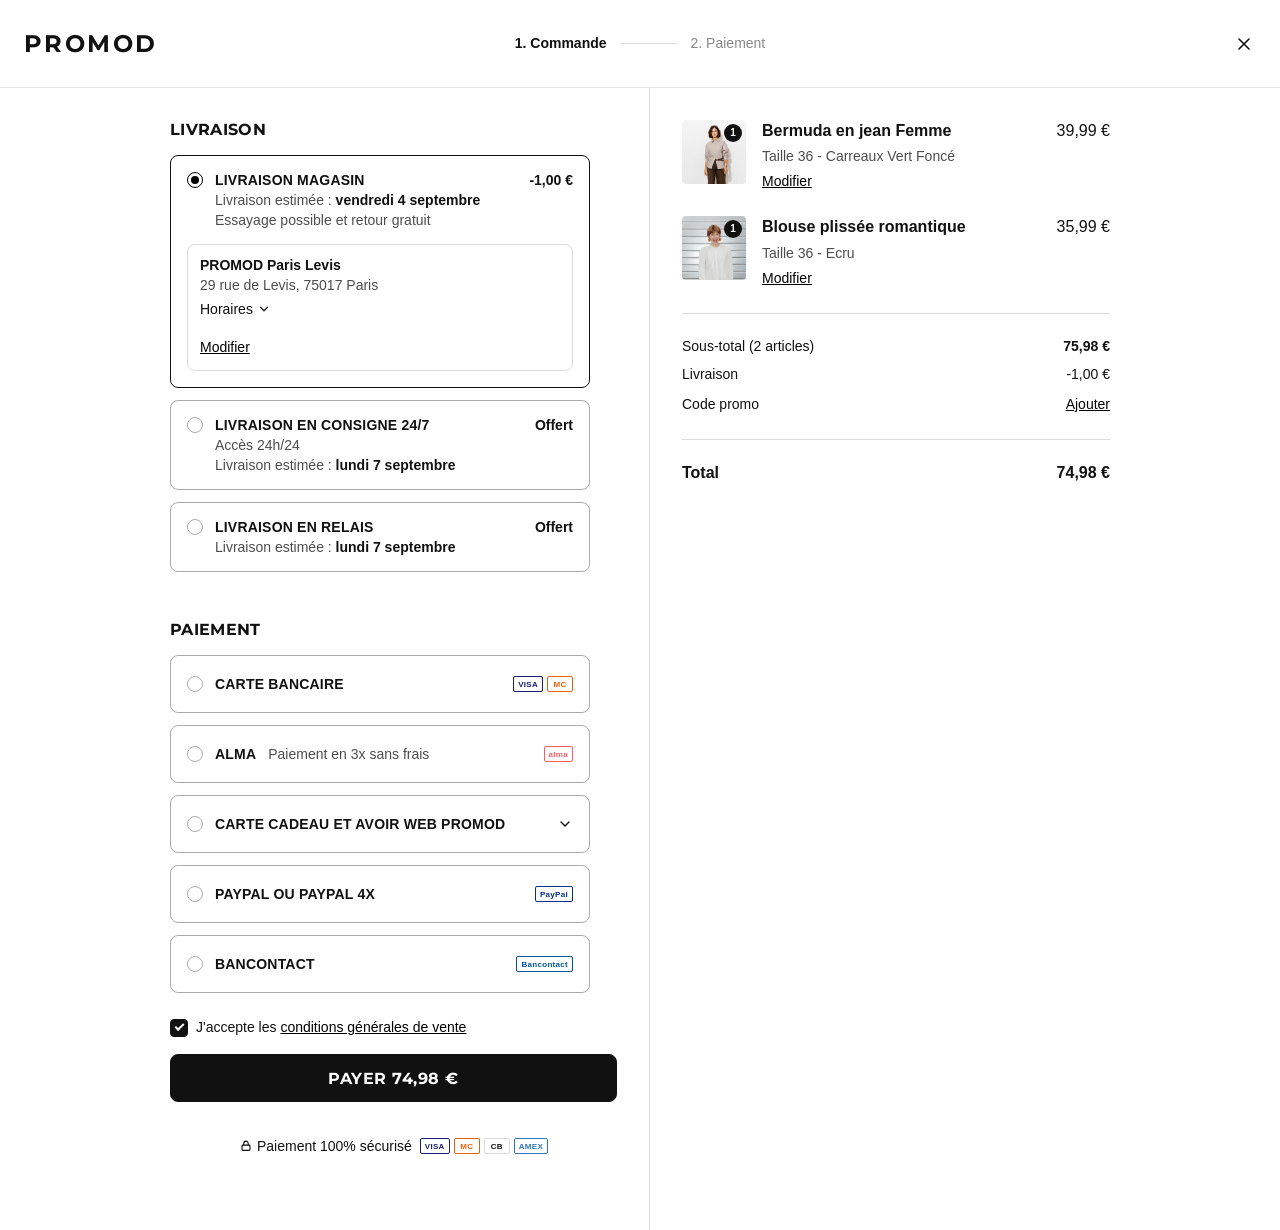
==== checkout-promod.html @ d0a975d6 "Promod re-themable checkout library (login funnel, delivery, payment) Co-Authored-By: Claude Opus 4." ====
<!doctype html>
<html lang="fr">
<head>
  <meta charset="utf-8" />
  <meta name="viewport" content="width=device-width, initial-scale=1" />
  <title>Checkout — Promod</title>
  <link href="https://fonts.googleapis.com/css2?family=Inter:wght@400;500;600;700&display=swap" rel="stylesheet" />
  <link rel="stylesheet" href="css/tokens.css" />
  <link rel="stylesheet" href="css/reset.css" />
  <link rel="stylesheet" href="css/header.css" />
  <link rel="stylesheet" href="css/recap.css" />
  <link rel="stylesheet" href="css/delivery.css" />
  <link rel="stylesheet" href="css/payment.css" />
  <link rel="stylesheet" href="css/checkout.css" />
  <!-- Thème Promod : surcharge tokens.css. -->
  <link rel="stylesheet" href="css/theme-promod.css" />
</head>
<body>
  <template id="qc-logo">
    <a class="qc-logo qc-logo--wordmark" href="#" aria-label="Promod">
      <span class="qc-logo__word">PROMOD</span>
    </a>
  </template>

  <template id="recap-lines">
    <ul class="qc-recap__items">
      <li class="qc-recap__item">
        <div class="qc-recap__thumb" style="background-image:url('assets/bermuda.png');background-position:top center"><span class="qc-recap__qty">1</span></div>
        <div class="qc-recap__info">
          <div class="qc-recap__title-row"><span class="qc-recap__title">Bermuda en jean Femme</span></div>
          <div class="qc-recap__variant">Taille 36 - Carreaux Vert Foncé</div>
          <a class="qc-link" href="#">Modifier</a>
        </div>
        <div class="qc-recap__price"><span class="qc-recap__price-main">39,99 €</span></div>
      </li>
      <li class="qc-recap__item">
        <div class="qc-recap__thumb" style="background-image:url('assets/blouse.png');background-position:top center"><span class="qc-recap__qty">1</span></div>
        <div class="qc-recap__info">
          <div class="qc-recap__title-row"><span class="qc-recap__title">Blouse plissée romantique</span></div>
          <div class="qc-recap__variant">Taille 36 - Ecru</div>
          <a class="qc-link" href="#">Modifier</a>
        </div>
        <div class="qc-recap__price"><span class="qc-recap__price-main">35,99 €</span></div>
      </li>
    </ul>
  </template>

  <div class="checkout">
    <!-- Header -->
    <header class="qc-header qc-header--desktop qc-header--stepper">
      <div class="qc-header__start" data-logo></div>
      <nav class="qc-header__center qc-stepper" aria-label="Étapes">
        <span class="qc-step is-active">1. Commande</span>
        <span class="qc-stepper__line"></span>
        <span class="qc-step">2. Paiement</span>
      </nav>
      <div class="qc-header__end">
        <button class="qc-iconbtn" aria-label="Fermer"><svg viewBox="0 0 20 20" fill="none" stroke="currentColor" stroke-width="1.6" stroke-linecap="round"><path d="M5 5l10 10M15 5 5 15"/></svg></button>
      </div>
    </header>

    <div class="checkout__body">

      <!-- Mobile collapsible recap (shown < 900px) -->
      <div class="checkout__recap-mobile">
        <section class="qc-recap qc-recap--mobile" data-open="false" data-collapsible aria-label="Récapitulatif">
          <button class="qc-recap__toggle" aria-expanded="false">
            <span class="qc-recap__toggle-title">Ma commande (2 articles)</span>
            <span class="qc-recap__toggle-right"><span class="qc-recap__toggle-total" data-total-value>74,98 €</span>
              <svg viewBox="0 0 16 16" fill="none" stroke="currentColor" stroke-width="1.4" stroke-linecap="round" stroke-linejoin="round"><path d="M4 6l4 4 4-4"/></svg></span>
          </button>
          <div class="qc-recap__body">
            <div data-recap-lines></div>
            <hr class="qc-recap__divider" style="margin:0" />
            <dl class="qc-recap__summary">
              <div class="qc-recap__row"><dt>Sous-total (2 articles)</dt><dd class="qc-recap__value--strong">75,98 €</dd></div>
              <div class="qc-recap__row"><dt>Livraison</dt><dd data-ship-value>-1,00 €</dd></div>
              <div class="qc-recap__row"><dt>Code promo</dt><dd><a class="qc-link" href="#">Ajouter</a></dd></div>
            </dl>
            <hr class="qc-recap__divider" style="margin:0" />
            <div class="qc-recap__total"><span>Total</span><span data-total-value>74,98 €</span></div>
          </div>
        </section>
      </div>

      <!-- FORM column -->
      <div class="checkout__form">

        <section class="checkout-section">
          <h2 class="checkout-section__title">Livraison</h2>
          <div class="qc-delivery" data-delivery>
            <div class="qc-delivery-option is-selected" data-ship-cost="-1" data-ship-label="-1,00 €">
              <button class="qc-delivery-option__header" type="button">
                <input class="qc-radio" type="radio" name="delivery" checked aria-label="Livraison magasin" />
                <span class="qc-delivery-option__titles">
                  <span class="qc-delivery-option__titlerow">
                    <span class="qc-delivery-option__titleleft"><span class="qc-delivery-option__title">Livraison magasin</span></span>
                    <span class="qc-delivery-option__price">-1,00 €</span>
                  </span>
                  <span class="qc-delivery-option__subtitle">Livraison estimée : <strong>vendredi 4 septembre</strong></span>
                  <span class="qc-delivery-option__subtitle">Essayage possible et retour gratuit</span>
                </span>
              </button>
              <div class="qc-delivery-option__body">
                <div class="qc-address-box">
                  <div class="qc-address-box__title"><strong>PROMOD Paris Levis</strong></div>
                  <div class="qc-address-box__line">29 rue de Levis, 75017 Paris</div>
                  <div class="qc-hours" data-hours>
                    <button class="qc-address-box__toggle" type="button" aria-expanded="false">Horaires <svg viewBox="0 0 16 16" fill="none" stroke="currentColor" stroke-width="1.4" stroke-linecap="round" stroke-linejoin="round"><path d="M4 6l4 4 4-4"/></svg></button>
                    <div class="qc-hours__body">
                      <div class="qc-hours__row is-today"><span class="qc-hours__day">mercredi</span><span class="qc-hours__time">10:00–19:30</span></div>
                      <div class="qc-hours__row"><span class="qc-hours__day">jeudi</span><span class="qc-hours__time">10:00–19:30</span></div>
                      <div class="qc-hours__row"><span class="qc-hours__day">vendredi</span><span class="qc-hours__time">10:00–19:30</span></div>
                      <div class="qc-hours__row"><span class="qc-hours__day">samedi</span><span class="qc-hours__time">10:00–19:30</span></div>
                      <div class="qc-hours__row"><span class="qc-hours__day">dimanche</span><span class="qc-hours__time">Fermé</span></div>
                      <div class="qc-hours__row"><span class="qc-hours__day">lundi</span><span class="qc-hours__time">10:00–19:30</span></div>
                      <div class="qc-hours__row"><span class="qc-hours__day">mardi</span><span class="qc-hours__time">10:00–19:30</span></div>
                    </div>
                  </div>
                  <a class="qc-link" href="#">Modifier</a>
                </div>
              </div>
            </div>
            <div class="qc-delivery-option" data-ship-cost="0" data-ship-label="Offert">
              <button class="qc-delivery-option__header" type="button">
                <input class="qc-radio" type="radio" name="delivery" aria-label="Livraison en consigne 24/7" />
                <span class="qc-delivery-option__titles">
                  <span class="qc-delivery-option__titlerow">
                    <span class="qc-delivery-option__titleleft"><span class="qc-delivery-option__title">Livraison en consigne 24/7</span></span>
                    <span class="qc-delivery-option__price">Offert</span>
                  </span>
                  <span class="qc-delivery-option__subtitle">Accès 24h/24</span>
                  <span class="qc-delivery-option__subtitle">Livraison estimée : <strong>lundi 7 septembre</strong></span>
                </span>
              </button>
              <div class="qc-delivery-option__body">
                <div class="qc-address-box">
                  <div class="qc-address-box__title"><strong>PROMOD Paris Levis</strong></div>
                  <div class="qc-address-box__line">29 rue de Levis, 75017 Paris</div>
                  <div class="qc-hours" data-hours>
                    <button class="qc-address-box__toggle" type="button" aria-expanded="false">Horaires <svg viewBox="0 0 16 16" fill="none" stroke="currentColor" stroke-width="1.4" stroke-linecap="round" stroke-linejoin="round"><path d="M4 6l4 4 4-4"/></svg></button>
                    <div class="qc-hours__body">
                      <div class="qc-hours__row is-today"><span class="qc-hours__day">mercredi</span><span class="qc-hours__time">10:00–19:30</span></div>
                      <div class="qc-hours__row"><span class="qc-hours__day">jeudi</span><span class="qc-hours__time">10:00–19:30</span></div>
                      <div class="qc-hours__row"><span class="qc-hours__day">vendredi</span><span class="qc-hours__time">10:00–19:30</span></div>
                      <div class="qc-hours__row"><span class="qc-hours__day">samedi</span><span class="qc-hours__time">10:00–19:30</span></div>
                      <div class="qc-hours__row"><span class="qc-hours__day">dimanche</span><span class="qc-hours__time">Fermé</span></div>
                      <div class="qc-hours__row"><span class="qc-hours__day">lundi</span><span class="qc-hours__time">10:00–19:30</span></div>
                      <div class="qc-hours__row"><span class="qc-hours__day">mardi</span><span class="qc-hours__time">10:00–19:30</span></div>
                    </div>
                  </div>
                  <a class="qc-link" href="#">Modifier</a>
                </div>
              </div>
            </div>
            <div class="qc-delivery-option" data-ship-cost="0" data-ship-label="Offert">
              <button class="qc-delivery-option__header" type="button">
                <input class="qc-radio" type="radio" name="delivery" aria-label="Livraison en relais" />
                <span class="qc-delivery-option__titles">
                  <span class="qc-delivery-option__titlerow">
                    <span class="qc-delivery-option__titleleft"><span class="qc-delivery-option__title">Livraison en relais</span></span>
                    <span class="qc-delivery-option__price">Offert</span>
                  </span>
                  <span class="qc-delivery-option__subtitle">Livraison estimée : <strong>lundi 7 septembre</strong></span>
                </span>
              </button>
              <div class="qc-delivery-option__body">
                <div class="qc-address-box">
                  <div class="qc-address-box__title"><strong>PROMOD Paris Levis</strong></div>
                  <div class="qc-address-box__line">29 rue de Levis, 75017 Paris</div>
                  <div class="qc-hours" data-hours>
                    <button class="qc-address-box__toggle" type="button" aria-expanded="false">Horaires <svg viewBox="0 0 16 16" fill="none" stroke="currentColor" stroke-width="1.4" stroke-linecap="round" stroke-linejoin="round"><path d="M4 6l4 4 4-4"/></svg></button>
                    <div class="qc-hours__body">
                      <div class="qc-hours__row is-today"><span class="qc-hours__day">mercredi</span><span class="qc-hours__time">10:00–19:30</span></div>
                      <div class="qc-hours__row"><span class="qc-hours__day">jeudi</span><span class="qc-hours__time">10:00–19:30</span></div>
                      <div class="qc-hours__row"><span class="qc-hours__day">vendredi</span><span class="qc-hours__time">10:00–19:30</span></div>
                      <div class="qc-hours__row"><span class="qc-hours__day">samedi</span><span class="qc-hours__time">10:00–19:30</span></div>
                      <div class="qc-hours__row"><span class="qc-hours__day">dimanche</span><span class="qc-hours__time">Fermé</span></div>
                      <div class="qc-hours__row"><span class="qc-hours__day">lundi</span><span class="qc-hours__time">10:00–19:30</span></div>
                      <div class="qc-hours__row"><span class="qc-hours__day">mardi</span><span class="qc-hours__time">10:00–19:30</span></div>
                    </div>
                  </div>
                  <a class="qc-link" href="#">Modifier</a>
                </div>
              </div>
            </div>
          </div>
        </section>

        <section class="checkout-section" style="margin-top: 24px">
          <h2 class="checkout-section__title">Paiement</h2>
          <div class="qc-payment" data-payment>
            <div class="qc-pay-option"><button class="qc-pay-option__header" type="button"><input class="qc-radio" type="radio" name="pay" aria-label="Carte bancaire" /><span class="qc-pay-option__title">Carte bancaire</span><span class="qc-pay-option__spacer"></span><span class="qc-pay-option__marks"><span class="qc-brand qc-brand--visa">VISA</span><span class="qc-brand qc-brand--mc">MC</span></span></button><div class="qc-pay-option__body"></div></div>
            <div class="qc-pay-option"><button class="qc-pay-option__header" type="button"><input class="qc-radio" type="radio" name="pay" aria-label="Alma" /><span class="qc-pay-option__title">Alma</span><span class="qc-pay-option__note">Paiement en 3x sans frais</span><span class="qc-pay-option__spacer"></span><span class="qc-brand qc-brand--alma">alma</span></button><div class="qc-pay-option__body"></div></div>
            <div class="qc-pay-option"><button class="qc-pay-option__header" type="button"><input class="qc-radio" type="radio" name="pay" aria-label="Carte cadeau et avoir web Promod" /><span class="qc-pay-option__title">Carte cadeau et avoir web Promod</span><span class="qc-pay-option__spacer"></span><span class="qc-pay-option__chevron"><svg viewBox="0 0 16 16" fill="none" stroke="currentColor" stroke-width="1.4" stroke-linecap="round" stroke-linejoin="round"><path d="M4 6l4 4 4-4"/></svg></span></button><div class="qc-pay-option__body"></div></div>
            <div class="qc-pay-option"><button class="qc-pay-option__header" type="button"><input class="qc-radio" type="radio" name="pay" aria-label="PayPal ou PayPal 4X" /><span class="qc-pay-option__title">PayPal ou PayPal 4X</span><span class="qc-pay-option__spacer"></span><span class="qc-brand qc-brand--paypal">PayPal</span></button><div class="qc-pay-option__body"></div></div>
            <div class="qc-pay-option"><button class="qc-pay-option__header" type="button"><input class="qc-radio" type="radio" name="pay" aria-label="Bancontact" /><span class="qc-pay-option__title">Bancontact</span><span class="qc-pay-option__spacer"></span><span class="qc-brand qc-brand--bc">Bancontact</span></button><div class="qc-pay-option__body"></div></div>
          </div>
        </section>

        <div class="checkout-action">
          <label class="checkout-cgv">
            <input type="checkbox" class="qc-checkbox" checked />
            <span>J'accepte les <a class="qc-link" href="#">conditions générales de vente</a></span>
          </label>
          <button class="qc-btn qc-btn--primary qc-btn--block" type="button">Payer 74,98 €</button>
        </div>

        <div class="qc-secured qc-secured--desktop">
          <span class="qc-secured__label"><svg viewBox="0 0 16 16" fill="none" stroke="currentColor" stroke-width="1.3"><rect x="3.5" y="7" width="9" height="6" rx="1"/><path d="M5.5 7V5a2.5 2.5 0 0 1 5 0v2"/></svg> Paiement 100% sécurisé</span>
          <span class="qc-secured__marks"><span class="qc-brand qc-brand--visa">VISA</span><span class="qc-brand qc-brand--mc">MC</span><span class="qc-brand">CB</span><span class="qc-brand qc-brand--amex">AMEX</span></span>
        </div>
      </div>

      <!-- RECAP column (desktop) -->
      <div class="checkout__recap">
        <section class="qc-recap qc-recap--desktop" aria-label="Récapitulatif de commande">
          <div data-recap-lines></div>
          <hr class="qc-recap__divider" />
          <dl class="qc-recap__summary">
            <div class="qc-recap__row"><dt>Sous-total (2 articles)</dt><dd class="qc-recap__value--strong">75,98 €</dd></div>
            <div class="qc-recap__row"><dt>Livraison</dt><dd data-ship-value>-1,00 €</dd></div>
            <div class="qc-recap__row"><dt>Code promo</dt><dd><a class="qc-link" href="#">Ajouter</a></dd></div>
          </dl>
          <hr class="qc-recap__divider" />
          <div class="qc-recap__total"><span>Total</span><span data-total-value>74,98 €</span></div>
        </section>
      </div>

    </div>
  </div>

  <script>
    const logoTpl = document.getElementById('qc-logo');
    document.querySelectorAll('[data-logo]').forEach((s) => s.appendChild(logoTpl.content.cloneNode(true)));
    const linesTpl = document.getElementById('recap-lines');
    document.querySelectorAll('[data-recap-lines]').forEach((s) => s.appendChild(linesTpl.content.cloneNode(true)));

    document.querySelectorAll('[data-collapsible] .qc-recap__toggle').forEach((btn) => {
      btn.addEventListener('click', () => {
        const p = btn.closest('[data-collapsible]');
        const open = p.getAttribute('data-open') === 'true';
        p.setAttribute('data-open', String(!open));
        btn.setAttribute('aria-expanded', String(!open));
      });
    });
    const wire = (groupSel, optSel, headSel) => document.querySelectorAll(groupSel).forEach((g) => {
      const opts = [...g.querySelectorAll(optSel)];
      opts.forEach((opt) => opt.querySelector(headSel).addEventListener('click', () => {
        opts.forEach((o) => {
          const on = o === opt;
          o.classList.toggle('is-selected', on);
          const r = o.querySelector(headSel + ' .qc-radio');
          if (r) r.checked = on;
        });
      }));
    });
    wire('[data-delivery]', '.qc-delivery-option', '.qc-delivery-option__header');
    wire('[data-payment]', '.qc-pay-option', '.qc-pay-option__header');

    // Recap updates from the selected delivery option
    const SUBTOTAL = 75.98;
    const fmtEUR = (n) => n.toLocaleString('fr-FR', { minimumFractionDigits: 2, maximumFractionDigits: 2 }) + ' \u20ac';
    function applyShipping(opt) {
      const cost = parseFloat(opt.getAttribute('data-ship-cost') || '0');
      const label = opt.getAttribute('data-ship-label') || 'Offert';
      document.querySelectorAll('[data-ship-value]').forEach((el) => (el.textContent = label));
      document.querySelectorAll('[data-total-value]').forEach((el) => (el.textContent = fmtEUR(SUBTOTAL + cost)));
      const cta = document.querySelector('.qc-btn--primary');
      if (cta) cta.textContent = 'Payer ' + fmtEUR(SUBTOTAL + cost);
    }
    document.querySelectorAll('[data-delivery] .qc-delivery-option').forEach((opt) => {
      opt.querySelector('.qc-delivery-option__header').addEventListener('click', () => applyShipping(opt));
    });
    const _selDeliv = document.querySelector('[data-delivery] .qc-delivery-option.is-selected');
    if (_selDeliv) applyShipping(_selDeliv);

    // Instructions de livraison: collapsible textarea + char counter
    document.querySelectorAll('[data-hours]').forEach((w) => {
      const btn = w.querySelector('.qc-address-box__toggle');
      btn.addEventListener('click', () => {
        const open = w.classList.toggle('is-open');
        btn.setAttribute('aria-expanded', String(open));
      });
    });
    document.querySelectorAll('[data-instructions]').forEach((w) => {
      const btn = w.querySelector('.qc-delivery-option__instructions');
      btn.addEventListener('click', (e) => {
        e.stopPropagation();
        const open = w.classList.toggle('is-open');
        btn.setAttribute('aria-expanded', String(open));
      });
      const ta = w.querySelector('.qc-textarea');
      const cnt = w.querySelector('[data-count]');
      if (ta && cnt) ta.addEventListener('input', () => { cnt.textContent = ta.value.length; });
    });
  </script>
</body>
</html>
---- css/tokens.css ----
/* =====================================================================
   TOKENS — THE CSS TABLE  (source: Figma « Core Checkout Library »)
   ---------------------------------------------------------------------
   This is the single source of truth for the look of every component.
   Extracted 1:1 from Figma variables (get_variable_defs on the Header).
   To re-skin the whole library: replace ONLY the values below.
   Component CSS must reference these var(--…) — never hard-coded values.
   ===================================================================== */

:root {
  /* ---- Color · background ---------------------------------------- */
  --bg-neutral-default: #ffffff;      /* bg/neutral/default */

  /* ---- Color · text / foreground --------------------------------- */
  --type-color-body: #000000;         /* type/color/body */
  --type-color-mention: #666666;      /* type/color/mention (secondary) */
  --icon-color-primary: #000000;      /* icon/color/primary */

  /* ---- Color · border -------------------------------------------- */
  --border-color-default: #929292;    /* border/color/default */
  --border-color-soft: #cccccc;       /* border/color/soft */
  --border-color-ultra-soft: #dfdfdf; /* border/color/ultra soft */

  /* ---- Color · brand (logo mark; from DS primary/600) ------------ */
  --color-primary: #ff6b4a;
  --color-on-primary: #ffffff;

  /* ---- Typography · family --------------------------------------- */
  --type-family-body: "Inter", system-ui, -apple-system, sans-serif;
  --type-family-brand: "PP Fraktion Sans", Georgia, "Times New Roman", serif;

  /* ---- Typography · size ----------------------------------------- */
  --type-size-body-large: 16px;       /* type/size/body large & body 01 */
  --type-size-body-01: 16px;
  --type-size-body-02: 14px;          /* type/size/body 02 & body small */
  --type-size-body-small: 14px;

  /* ---- Typography · weight --------------------------------------- */
  --type-weight-300: 400;             /* regular */
  --type-weight-500: 600;             /* semi-bold */
  --type-weight-700: 700;             /* bold */

  /* ---- Typography · line-height ---------------------------------- */
  --line-height-body-large: 1.4;
  --line-height-body-small: 1.5;

  /* ---- Spacing · container margins ------------------------------- */
  --container-margins-xs: 12px;       /* container/margins/XS */
  --container-margins-s: 16px;        /* container/margins/S */
  --container-margins-m: 20px;        /* container/margins/M */
  --container-margins-l: 24px;        /* container/margins/L */

  /* ---- Spacing · padding ----------------------------------------- */
  --padding-600: 24px;                /* padding/600 */
  --block-padding-y: 12px;            /* Theme/Block/block-padding-y */

  /* ---- Sizing ---------------------------------------------------- */
  --container-height-5xl: 56px;       /* container/height/5XL */
  --header-height-desktop: 88px;      /* Figma header frame (desktop) */
  --header-height-mobile: 90px;       /* Figma header frame (mobile) */

  /* ---- Border ---------------------------------------------------- */
  --border-width-default: 1px;        /* border/width/default */

  /* ===================================================================
     Added by component · recap-order
     =================================================================== */

  /* ---- Color · foreground / text --------------------------------- */
  --foreground-primary: #000000;      /* foreground/primary */
  --foreground-secondary: #666666;    /* foreground/secondary */
  --foreground-on-secondary: #000000; /* foreground/on secondary */
  --type-body: #1a1a1a;               /* type/body */
  --type-information: #525b66;        /* type/information */
  --link-level1-default: #000000;     /* link/level 1/default */

  /* ---- Color · background ---------------------------------------- */
  --bg-neutral-muted: #f5f5f5;        /* bg/neutral/muted */
  --bg-neutral-subtle: #f2f2f2;       /* bg/neutral/subtle */
  --bg-neutral-darkest: #000000;      /* bg/neutral/darkest */

  /* ---- Color · border -------------------------------------------- */
  --border-color-inverted: #ffffff;   /* border/color/inverted */

  /* ---- Color · feedback ------------------------------------------ */
  --feedback-information-bg: #e7f1ff;     /* feedback/information/bg */
  --feedback-information-border: #345e98; /* feedback/information/border */
  --feedback-error-bg: #feeaea;           /* feedback/error/bg */
  --feedback-error-text: #c72724;         /* feedback/error/text */

  /* ---- Color · brand accent (loyalty "B" badge) ------------------ */
  --color-loyalty: var(--color-primary);

  /* ---- Typography · mention (12px) ------------------------------- */
  --type-family-mention: "Inter", system-ui, sans-serif;
  --type-size-mention: 12px;          /* type/size/mention */
  --type-weight-600: 700;             /* bold */

  /* ---- Spacing --------------------------------------------------- */
  --container-margins-none: 0;        /* container/margins/none */
  --container-margins-3xs: 4px;       /* container/margins/3XS */
  --container-margins-2xs: 8px;       /* container/margins/2XS */
  --container-margins-5xl: 56px;      /* container/margins/5XL */
  --container-padding-xl: 32px;       /* container/padding/XL */
  --scale-12: 12px;                   /* scale/12 */
  --gap-200: 4px;                     /* gap/200 */
  --gap-500: 16px;                    /* gap/500 */
  --border-weight-xs: 1px;            /* border/weight/XS */

  /* ---- Radius ---------------------------------------------------- */
  --radius-100: 2px;                  /* radius/100 */
  --border-radius-default: 4px;       /* border/radius/default */
  --border-radius-full: 1000px;       /* border/radius/full & radius/full */

  /* ===================================================================
     Added by component · Delivery
     =================================================================== */

  /* ---- Color / border -------------------------------------------- */
  --border-color-strong: #000000;     /* border/color/strong */
  --border-weight-s: 1.5px;           /* border/weight/S */

  /* ---- Spacing / gap --------------------------------------------- */
  --gap-300: 8px;                     /* gap/300 */
  --gap-400: 12px;                    /* gap/400 */
  --gap-600: 24px;                    /* gap/600 */
  --padding-500: 16px;                /* padding/500 */
  --scale-400: 8px;                   /* scale/400 */

  /* ---- Radius ---------------------------------------------------- */
  --radius-200: 4px;                  /* radius/200 */
  --border-radius-s: 4px;             /* border/radius/s */
  --radius-card: 8px;                 /* card corner (scale/400) */

  /* ---- Radio button ---------------------------------------------- */
  --radio-height: 16px;                     /* radio button/height */
  --radio-radius: var(--border-radius-full);/* radio button/radius */
  --radio-border-width: 1px;                /* radio button/border/width/default */
  --radio-bg-unchecked: #ffffff;            /* radio button/bg/active/unchecked */
  --radio-border-checked: #000000;          /* radio button/border/active/unchecked */

  /* ---- Input ----------------------------------------------------- */
  --input-height-l: 48px;                   /* input/height/L */
  --input-border-radius: 4px;               /* input/border/radius */
  --input-border-width: 1px;                /* input/border/width/default */
  --input-bg-default: #ffffff;              /* input/bg/default */
  --input-border-color-default: #929292;    /* input/border/color/default */
  --input-placeholder: #666666;             /* input/type/placeholder/default */
  --input-text: #000000;                    /* input/type/principal/default */
  --input-padding-x: 12px;                  /* input/spacing/padding/X */
  --input-gap-small: 4px;                   /* input/spacing/gap/small */
  --input-gap-large: 12px;                  /* input/spacing/gap/large */

  /* ---- Button · tertiary ----------------------------------------- */
  --button-height-l: 48px;                        /* button/height/L */
  --button-gap: 8px;                              /* button/spacing/gap */
  --button-padding-x-l: 24px;                     /* button/spacing/padding X/L */
  --button-tertiary-bg: #ebebeb;                  /* button/tertiary/bg/default */
  --button-tertiary-border-color: #ebebeb;        /* button/tertiary/border/color/default */
  --button-tertiary-text: #000000;                /* button/tertiary/type/color/on default */
  --button-tertiary-radius: 4px;                  /* button/tertiary/border/radius/default */
  --button-tertiary-border-width: 1px;            /* button/tertiary/border/width/default */

  /* ===================================================================
     Added by component · Payment Modules
     =================================================================== */

  /* ---- Input · filled state -------------------------------------- */
  --input-bg-filled: #eff6ff;             /* input/bg/filled */
  --input-border-color-filled: #929292;   /* input/border/color/filled */
  --input-border-width-filled: 1px;       /* input/border/width/filled */
  --input-border-disabled: #d0d0d0;       /* Theme/Colors/input-border-disabled */

  /* ---- Feedback / status colors ---------------------------------- */
  --icon-success: #5d9a51;                /* icon/success */
  --type-success: #46743d;                /* type/success */
  --icon-color-action-secondary: #666666; /* icon/color/action secondary */

  /* ---- Neutrals -------------------------------------------------- */
  --border-color-muted: #999999;          /* border/color/muted */
  --bg-neutral-emphasized: #cccccc;       /* bg/neutral/emphasized */
  --type-disabled: #cccccc;               /* type/disabled */
  --type-color-on-disabled: #929292;      /* type/color/on disabled */
  --border-width-selected: 1.5px;         /* border/width/selected */

  /* ---- Toggle switch --------------------------------------------- */
  --toggle-bg-active: #000000;            /* toggle/bg/rectangle/active */

  /* ---- Button · small size --------------------------------------- */
  --button-height-s: 32px;                /* button/height/S */
  --button-padding-x-s: 12px;             /* button/spacing/padding X/S */
}

/* ---------------------------------------------------------------------
   Composite text styles (Figma text styles, built from the tokens above)
   Use via the helper classes below on any element.
   ------------------------------------------------------------------- */
.t-body-large {
  font-family: var(--type-family-body);
  font-size: var(--type-size-body-large);
  line-height: var(--line-height-body-large);
  font-weight: var(--type-weight-300);
}
.t-body-large-semibold {
  font-family: var(--type-family-body);
  font-size: var(--type-size-body-large);
  line-height: var(--line-height-body-large);
  font-weight: var(--type-weight-500);
}
.t-body-small {
  font-family: var(--type-family-body);
  font-size: var(--type-size-body-small);
  line-height: var(--line-height-body-small);
  font-weight: var(--type-weight-300);
}
.t-body-small-semibold {
  font-family: var(--type-family-body);
  font-size: var(--type-size-body-small);
  line-height: var(--line-height-body-small);
  font-weight: var(--type-weight-500);
}
.t-body-small-bold {
  font-family: var(--type-family-body);
  font-size: var(--type-size-body-small);
  line-height: var(--line-height-body-small);
  font-weight: var(--type-weight-600);
}
.t-body-large-bold {
  font-family: var(--type-family-body);
  font-size: var(--type-size-body-large);
  line-height: var(--line-height-body-large);
  font-weight: var(--type-weight-600);
}
.t-body-small-underlined {
  font-family: var(--type-family-body);
  font-size: var(--type-size-body-small);
  line-height: var(--line-height-body-small);
  font-weight: var(--type-weight-300);
  text-decoration: underline;
}
.t-mention {
  font-family: var(--type-family-mention);
  font-size: var(--type-size-mention);
  line-height: var(--line-height-body-large);
  font-weight: var(--type-weight-300);
}
.t-mention-bold {
  font-family: var(--type-family-mention);
  font-size: var(--type-size-mention);
  line-height: var(--line-height-body-large);
  font-weight: var(--type-weight-600);
}
.t-mention-crossed {
  font-family: var(--type-family-mention);
  font-size: var(--type-size-mention);
  font-weight: var(--type-weight-300);
  text-decoration: line-through;
}
---- css/header.css ----
/* =====================================================================
   COMPONENT · Header (Core Checkout Library)
   Variants: Device = desktop | mobile, Type = stepper | accordion
   All values come from tokens.css (var(--…)). No hard-coded values.
   ===================================================================== */

.qc-header {
  background: var(--bg-neutral-default);
  border-bottom: var(--border-width-default) solid var(--border-color-ultra-soft);
  color: var(--type-color-body);
  width: 100%;
}

/* ---- Logo ------------------------------------------------------- */
.qc-logo {
  display: inline-flex;
  align-items: center;
  gap: 8px;
}
.qc-logo__mark {
  width: 26px;
  height: 26px;
  border-radius: 6px;
  background: var(--color-primary);
  display: grid;
  place-items: center;
  flex: none;
}
.qc-logo__mark svg { fill: var(--color-on-primary); }
.qc-logo__word {
  font-family: var(--type-family-brand);
  font-size: 21px;
  font-weight: 500;
  letter-spacing: 0.2px;
  color: #171717;
}

/* ---- Stepper ---------------------------------------------------- */
.qc-stepper {
  display: inline-flex;
  align-items: center;
  gap: 14px;
}
.qc-step {
  display: inline-flex;
  align-items: center;
  gap: 8px;
  font-family: var(--type-family-body);
  font-size: var(--type-size-body-small);
  line-height: var(--line-height-body-small);
  font-weight: var(--type-weight-300);
  color: var(--type-color-mention);
  white-space: nowrap;
}
.qc-step.is-active {
  color: var(--type-color-body);
  font-weight: var(--type-weight-500);
}
.qc-stepper__line {
  width: 56px;
  height: var(--border-width-default);
  background: var(--border-color-soft);
}
/* numbered circles (mobile stepper) */
.qc-num {
  display: inline-grid;
  place-items: center;
  width: 20px;
  height: 20px;
  border-radius: 999px;
  font-size: 12px;
  line-height: 1;
  font-weight: var(--type-weight-500);
  color: var(--type-color-mention);
  border: var(--border-width-default) solid var(--border-color-default);
  background: transparent;
}
.qc-num.is-active {
  background: var(--type-color-body);
  color: var(--color-on-primary);
  border-color: var(--type-color-body);
}

/* ---- Account (accordion type) ----------------------------------- */
.qc-account {
  display: inline-flex;
  align-items: center;
  gap: 6px;
  font-family: var(--type-family-body);
  font-size: var(--type-size-body-small);
  line-height: var(--line-height-body-small);
  color: var(--type-color-mention);
}
.qc-account svg { width: 16px; height: 16px; }

/* ---- Icon buttons ----------------------------------------------- */
.qc-iconbtn {
  display: inline-grid;
  place-items: center;
  width: 24px;
  height: 24px;
  color: var(--icon-color-primary);
}
.qc-iconbtn svg { width: 20px; height: 20px; }

/* =====================================================================
   DESKTOP
   ===================================================================== */
.qc-header--desktop {
  display: grid;
  grid-template-columns: 1fr auto 1fr;
  align-items: center;
  min-height: var(--header-height-desktop);
  padding-inline: var(--padding-600);
}
.qc-header--desktop .qc-header__start { justify-self: start; }
.qc-header--desktop .qc-header__center { justify-self: center; }
.qc-header--desktop .qc-header__end {
  justify-self: end;
  display: inline-flex;
  align-items: center;
  gap: var(--container-margins-l);
}

/* =====================================================================
   MOBILE
   ===================================================================== */
.qc-header--mobile {
  display: flex;
  flex-direction: column;
  justify-content: center;
  gap: 10px;
  min-height: var(--header-height-mobile);
  padding-inline: var(--container-margins-s);
  padding-block: var(--block-padding-y);
}
.qc-header--mobile .qc-header__row {
  display: flex;
  align-items: center;
}
/* mobile stepper = same text style as desktop, line stretches full width */
.qc-header--mobile .qc-stepper {
  width: 100%;
  justify-content: space-between;
}
.qc-header--mobile .qc-stepper .qc-stepper__line {
  flex: 1 1 auto;
  width: auto;
}

/* mobile accordion is a single compact row */
.qc-header--mobile.qc-header--accordion {
  flex-direction: row;
  align-items: center;
  justify-content: space-between;
  min-height: var(--container-height-5xl);
}
---- css/recap.css ----
/* =====================================================================
   COMPONENT · recap-order (récapitulatif de commande)
   Variants: desktop (panel) · mobile (collapsible, Open=on/off)
   All values from tokens.css. No hard-coded values.
   ===================================================================== */

.qc-recap {
  font-family: var(--type-family-body);
  color: var(--type-body);
  box-sizing: border-box;
}

/* ---- Line items ------------------------------------------------- */
.qc-recap__items {
  list-style: none;
  margin: 0;
  padding: 0;
  display: flex;
  flex-direction: column;
  gap: var(--container-margins-l);
}
.qc-recap__item {
  display: grid;
  grid-template-columns: 64px 1fr auto;
  gap: var(--gap-500);
  align-items: start;
}
.qc-recap__thumb {
  position: relative;
  width: 64px;
  height: 64px;
  border-radius: var(--border-radius-default);
  background: var(--bg-neutral-muted) center/cover no-repeat;
  overflow: hidden;
}
.qc-recap__qty {
  position: absolute;
  top: 4px;
  right: 4px;
  min-width: 18px;
  height: 18px;
  padding: 0 4px;
  border-radius: var(--border-radius-full);
  background: var(--bg-neutral-darkest);
  color: var(--border-color-inverted);
  font-family: var(--type-family-mention);
  font-size: 10px;
  font-weight: var(--type-weight-600);
  display: grid;
  place-items: center;
  line-height: 1;
}
.qc-recap__info {
  display: flex;
  flex-direction: column;
  gap: var(--container-margins-3xs);
  min-width: 0;
}
.qc-recap__title-row {
  display: flex;
  align-items: center;
  gap: var(--container-margins-2xs);
}
.qc-recap__title {
  font-size: var(--type-size-body-01);
  line-height: var(--line-height-body-large);
  font-weight: var(--type-weight-500);
  color: var(--type-body);
}
.qc-recap__variant {
  font-size: var(--type-size-body-02);
  line-height: var(--line-height-body-small);
  color: var(--foreground-secondary);
}
.qc-recap__price {
  display: flex;
  flex-direction: column;
  align-items: flex-end;
  gap: var(--gap-200);
  white-space: nowrap;
}
.qc-recap__price-note {
  font-size: var(--type-size-mention);
  color: var(--foreground-secondary);
}
.qc-recap__price-note--struck { text-decoration: line-through; }
.qc-recap__price-main {
  font-size: var(--type-size-body-01);
  line-height: var(--line-height-body-large);
  color: var(--type-body);
}

/* Discount badge (e.g. 20%) */
.qc-badge-discount {
  font-family: var(--type-family-mention);
  font-size: var(--type-size-mention);
  font-weight: var(--type-weight-600);
  color: var(--feedback-error-text);
  background: var(--feedback-error-bg);
  border-radius: var(--radius-100);
  padding: 2px 4px;
  line-height: 1;
}

/* ---- Links ------------------------------------------------------ */
.qc-link {
  color: var(--link-level1-default);
  text-decoration: underline;
  font-size: var(--type-size-body-02);
  line-height: var(--line-height-body-small);
  width: fit-content;
}

/* ---- Dividers --------------------------------------------------- */
.qc-recap__divider {
  border: none;
  border-top: var(--border-width-default) solid var(--border-color-soft);
  margin: var(--container-margins-l) 0;
}

/* ---- Summary ---------------------------------------------------- */
.qc-recap__summary {
  display: flex;
  flex-direction: column;
  gap: var(--container-margins-xs);
  margin: 0;
}
.qc-recap__row {
  display: flex;
  align-items: baseline;
  justify-content: space-between;
  gap: var(--container-margins-s);
}
.qc-recap__row dt,
.qc-recap__row .qc-recap__label {
  font-size: var(--type-size-body-02);
  color: var(--type-body);
  margin: 0;
}
.qc-recap__row dd,
.qc-recap__row .qc-recap__value {
  font-size: var(--type-size-body-02);
  color: var(--type-body);
  margin: 0;
  text-align: right;
}
.qc-recap__value--strong { font-weight: var(--type-weight-600); }

/* ---- Total ------------------------------------------------------ */
.qc-recap__total {
  display: flex;
  align-items: baseline;
  justify-content: space-between;
  font-size: var(--type-size-body-01);
  font-weight: var(--type-weight-600);
  color: var(--type-body);
}

/* ---- Loyalty box (info) ----------------------------------------- */
.qc-loyalty {
  display: flex;
  flex-direction: column;
  gap: var(--container-margins-3xs);
  background: var(--feedback-information-bg);
  border: var(--border-width-default) solid var(--feedback-information-border);
  border-radius: var(--border-radius-default);
  padding: var(--container-margins-xs);
}
.qc-loyalty__row {
  display: flex;
  align-items: center;
  justify-content: space-between;
  gap: var(--container-margins-s);
}
.qc-loyalty__label,
.qc-loyalty__pts {
  font-size: var(--type-size-body-02);
  color: var(--foreground-secondary);
}
.qc-loyalty__title {
  font-size: var(--type-size-body-02);
  font-weight: var(--type-weight-600);
  color: var(--type-body);
}
.qc-loyalty__gain {
  display: inline-flex;
  align-items: center;
  gap: var(--container-margins-2xs);
  font-size: var(--type-size-body-02);
  font-weight: var(--type-weight-600);
  color: var(--type-body);
}
.qc-loyalty__badge {
  display: grid;
  place-items: center;
  width: 18px;
  height: 18px;
  border-radius: var(--border-radius-full);
  background: var(--color-loyalty);
  color: var(--color-on-primary);
  font-size: 11px;
  font-weight: var(--type-weight-600);
}

/* =====================================================================
   DESKTOP variant
   ===================================================================== */
.qc-recap--desktop {
  background: var(--bg-neutral-default);
  width: 100%;
  max-width: 460px;
}

/* =====================================================================
   MOBILE variant (collapsible)
   ===================================================================== */
.qc-recap--mobile {
  background: var(--bg-neutral-subtle);
  border-radius: var(--border-radius-default);
  padding: var(--container-margins-s);
  display: flex;
  flex-direction: column;
  gap: var(--container-margins-s);
}
.qc-recap__toggle {
  display: flex;
  align-items: center;
  justify-content: space-between;
  width: 100%;
  gap: var(--container-margins-s);
}
.qc-recap__toggle-title {
  font-size: var(--type-size-body-01);
  font-weight: var(--type-weight-600);
  color: var(--type-body);
}
.qc-recap__toggle-right {
  display: inline-flex;
  align-items: center;
  gap: var(--container-margins-2xs);
}
.qc-recap__toggle-total {
  font-size: var(--type-size-body-01);
  font-weight: var(--type-weight-600);
  color: var(--type-body);
}
.qc-recap__toggle svg {
  width: 16px;
  height: 16px;
  color: var(--icon-color-primary);
  transition: transform 0.2s ease;
}
.qc-recap__body {
  display: flex;
  flex-direction: column;
  gap: var(--container-margins-s);
}

/* open / collapsed states */
.qc-recap--mobile[data-open="true"] .qc-recap__toggle-total { display: none; }
.qc-recap--mobile[data-open="true"] .qc-recap__toggle svg { transform: rotate(180deg); }
.qc-recap--mobile[data-open="false"] .qc-recap__body { display: none; }

@media (prefers-reduced-motion: reduce) {
  .qc-recap__toggle svg { transition: none; }
}
---- css/delivery.css ----
/* =====================================================================
   COMPONENT · Delivery (choix du mode de livraison)
   Radio cards: Type = pickup | store | home,
   states Selected = off (collapsed) | on (expanded).
   Also defines reusable form primitives: .qc-radio, .qc-field, .qc-btn.
   All values from tokens.css.
   ===================================================================== */

.qc-delivery {
  display: flex;
  flex-direction: column;
  gap: var(--gap-400);
  font-family: var(--type-family-body);
  color: var(--type-body);
  width: 100%;
  max-width: 420px;
}

/* ---- Radio card ------------------------------------------------- */
.qc-delivery-option {
  border: var(--border-width-default) solid var(--border-color-default);
  border-radius: var(--radius-card);
  padding: var(--padding-500);
  background: var(--bg-neutral-default);
  display: flex;
  flex-direction: column;
  gap: var(--gap-500);
}
.qc-delivery-option.is-selected {
  border: var(--border-weight-s) solid var(--border-color-strong);
}
.qc-delivery-option:not(.is-selected) .qc-delivery-option__body { display: none; }

.qc-delivery-option__header {
  display: grid;
  grid-template-columns: auto 1fr;
  gap: var(--gap-400);
  align-items: start;
  width: 100%;
  text-align: left;
}
.qc-delivery-option__titles {
  display: flex;
  flex-direction: column;
  gap: var(--gap-200);
  min-width: 0;
}
.qc-delivery-option__titlerow {
  display: flex;
  align-items: center;
  justify-content: space-between;
  gap: var(--gap-300);
}
.qc-delivery-option__titleleft {
  display: inline-flex;
  align-items: center;
  gap: var(--gap-300);
}
.qc-delivery-option__title {
  font-size: var(--type-size-body-02);
  font-weight: var(--type-weight-600);
  color: var(--type-body);
  text-transform: uppercase;
  letter-spacing: 0.2px;
}
.qc-delivery-option__price {
  font-size: var(--type-size-body-02);
  font-weight: var(--type-weight-600);
  color: var(--type-body);
  white-space: nowrap;
}
.qc-delivery-option__subtitle {
  font-size: var(--type-size-body-02);
  color: var(--foreground-secondary);
}
.qc-delivery-option__subtitle strong {
  color: var(--type-body);
  font-weight: var(--type-weight-600);
}
.qc-delivery-option__body {
  display: flex;
  flex-direction: column;
  gap: var(--gap-500);
  /* address block + form align on the radio button (flush left, not indented under the title) */
}

/* carrier chip (e.g. colissimo) */
.qc-carrier {
  display: inline-flex;
  align-items: center;
  gap: var(--gap-200);
  font-size: var(--type-size-body-02);
  color: var(--type-body);
}
.qc-carrier__mark {
  width: 14px;
  height: 14px;
  border-radius: 2px;
  background: #f36f21;
  flex: none;
}

/* ---- Radio primitive -------------------------------------------- */
.qc-radio {
  appearance: none;
  -webkit-appearance: none;
  margin: 0;
  width: var(--radio-height);
  height: var(--radio-height);
  border-radius: var(--radio-radius);
  border: var(--radio-border-width) solid var(--border-color-default);
  background: var(--radio-bg-unchecked);
  flex: none;
  display: inline-grid;
  place-items: center;
  cursor: pointer;
}
.qc-radio::after {
  content: "";
  width: 8px;
  height: 8px;
  border-radius: var(--radio-radius);
  background: var(--radio-border-checked);
  transform: scale(0);
}
.qc-radio:checked {
  border-color: var(--radio-border-checked);
}
.qc-radio:checked::after { transform: scale(1); }
.qc-radio:focus-visible {
  outline: 2px solid var(--border-color-strong);
  outline-offset: 2px;
}

/* ---- Address box ------------------------------------------------ */
.qc-address-box {
  border: var(--border-width-default) solid var(--border-color-soft);
  border-radius: var(--radius-200);
  padding: var(--gap-400);
  display: flex;
  flex-direction: column;
  gap: var(--gap-200);
}
.qc-address-box__title {
  font-size: var(--type-size-body-02);
  color: var(--type-body);
}
.qc-address-box__line {
  font-size: var(--type-size-body-02);
  color: var(--foreground-secondary);
}
.qc-address-box__toggle {
  display: inline-flex;
  align-items: center;
  gap: var(--gap-200);
  width: fit-content;
  font-size: var(--type-size-body-02);
  color: var(--type-body);
  margin-top: var(--gap-200);
  cursor: pointer;
}
.qc-address-box__toggle svg { width: 14px; height: 14px; transition: transform 0.2s ease; }

/* Horaires collapsible */
.qc-hours { display: flex; flex-direction: column; }
.qc-hours.is-open .qc-address-box__toggle svg { transform: rotate(180deg); }
.qc-hours__body {
  display: none;
  flex-direction: column;
  gap: 8px;
  margin-top: var(--gap-300);
}
.qc-hours.is-open .qc-hours__body { display: flex; }
.qc-hours__row {
  display: flex;
  gap: 16px;
  font-size: var(--type-size-mention); /* 12px */
  line-height: 1.3;
  color: var(--type-body);
}
.qc-hours__day { min-width: 72px; }
.qc-hours__row.is-today { font-weight: var(--type-weight-600); }

/* push "Modifier" down inside the address box */
.qc-address-box .qc-link { margin-top: var(--container-margins-s); }

@media (prefers-reduced-motion: reduce) {
  .qc-address-box__toggle svg { transition: none; }
}

/* ---- Section label ---------------------------------------------- */
.qc-field-label {
  font-size: var(--type-size-body-small);
  font-weight: var(--type-weight-500);
  color: var(--type-body);
}

/* ---- Field / input primitive ------------------------------------ */
.qc-form {
  display: flex;
  flex-direction: column;
  gap: var(--gap-400);
}
.qc-field {
  display: flex;
  align-items: center;
  gap: var(--gap-300);
  min-height: var(--input-height-l);
  min-width: 0;
  padding: 0 var(--input-padding-x);
  background: var(--input-bg-default);
  border: var(--input-border-width) solid var(--input-border-color-default);
  border-radius: var(--input-border-radius);
}
.qc-field > input {
  flex: 1;
  border: none;
  outline: none;
  background: none;
  font-family: var(--type-family-body);
  font-size: var(--type-size-body-01);
  color: var(--input-text);
  min-width: 0;
}
.qc-field > input::placeholder { color: var(--input-placeholder); }
.qc-field__label {
  font-size: var(--type-size-body-02);
  color: var(--input-placeholder);
}
.qc-field--between { justify-content: space-between; }

/* radio group inside a field (Civilité) */
.qc-radio-group {
  display: inline-flex;
  align-items: center;
  gap: var(--gap-500);
}
.qc-radio-group label {
  display: inline-flex;
  align-items: center;
  gap: var(--gap-200);
  font-size: var(--type-size-body-01);
  color: var(--input-text);
}

/* phone flag prefix */
.qc-field__flag {
  display: inline-flex;
  align-items: center;
  gap: var(--gap-200);
  padding-right: var(--gap-300);
  border-right: var(--input-border-width) solid var(--border-color-soft);
  color: var(--foreground-secondary);
}
.qc-flag {
  width: 20px;
  height: 14px;
  border-radius: 2px;
  overflow: hidden;
  display: inline-grid;
  grid-template-columns: 1fr 1fr 1fr;
  flex: none;
}
.qc-flag i { display: block; }
.qc-flag i:nth-child(1) { background: #274ba7; }
.qc-flag i:nth-child(2) { background: #fff; }
.qc-flag i:nth-child(3) { background: #ef4135; }

/* ---- Button primitive ------------------------------------------- */
.qc-btn {
  display: inline-flex;
  align-items: center;
  justify-content: center;
  gap: var(--button-gap);
  min-height: var(--button-height-l);
  padding: 0 var(--button-padding-x-l);
  border-radius: var(--button-tertiary-radius);
  font-family: var(--type-family-body);
  font-size: var(--type-size-body-01);
  font-weight: var(--type-weight-600);
  cursor: pointer;
}
.qc-btn--tertiary {
  background: var(--button-tertiary-bg);
  color: var(--button-tertiary-text);
  border: var(--button-tertiary-border-width) solid var(--button-tertiary-border-color);
}
.qc-btn--primary {
  background: var(--bg-neutral-darkest);
  color: var(--bg-neutral-default);
  border: var(--border-width-default) solid var(--bg-neutral-darkest);
}
.qc-btn--block { width: 100%; }

/* ---- Checkbox primitive ----------------------------------------- */
.qc-checkbox {
  appearance: none;
  -webkit-appearance: none;
  margin: 0;
  width: 18px;
  height: 18px;
  border: var(--border-width-default) solid var(--border-color-default);
  border-radius: var(--border-radius-default);
  background: var(--bg-neutral-default);
  display: inline-grid;
  place-items: center;
  cursor: pointer;
  flex: none;
}
.qc-checkbox::after {
  content: "";
  width: 5px;
  height: 9px;
  border: solid var(--bg-neutral-default);
  border-width: 0 2px 2px 0;
  transform: rotate(45deg) translate(-1px, -1px) scale(0);
}
.qc-checkbox:checked {
  background: var(--bg-neutral-darkest);
  border-color: var(--bg-neutral-darkest);
}
.qc-checkbox:checked::after { transform: rotate(45deg) translate(-1px, -1px) scale(1); }
.qc-checkbox:focus-visible { outline: 2px solid var(--border-color-strong); outline-offset: 2px; }

/* ---- Instructions toggle (home) --------------------------------- */
.qc-instructions {
  display: flex;
  flex-direction: column;
  gap: var(--gap-300);
}
.qc-delivery-option__instructions {
  display: flex;
  align-items: center;
  justify-content: flex-end;
  gap: var(--gap-300);
  width: 100%;
  font-size: var(--type-size-body-02);
  color: var(--type-body);
}
.qc-delivery-option__instructions svg {
  width: 14px;
  height: 14px;
  transition: transform 0.2s ease;
}
.qc-instructions.is-open .qc-delivery-option__instructions svg { transform: rotate(180deg); }

.qc-instructions__body {
  display: none;
  flex-direction: column;
  gap: var(--gap-200);
}
.qc-instructions.is-open .qc-instructions__body { display: flex; }

.qc-textarea {
  width: 100%;
  min-height: 120px;
  padding: var(--gap-400);
  background: var(--input-bg-default);
  border: var(--input-border-width) solid var(--input-border-color-default);
  border-radius: var(--input-border-radius);
  font-family: var(--type-family-body);
  font-size: var(--type-size-body-01);
  color: var(--input-text);
  resize: vertical;
}
.qc-textarea::placeholder { color: var(--input-placeholder); }
.qc-textarea:focus { outline: none; border-color: var(--border-color-strong); }
.qc-instructions__count {
  align-self: flex-end;
  font-size: var(--type-size-mention);
  color: var(--foreground-secondary);
}

@media (prefers-reduced-motion: reduce) {
  .qc-delivery-option__instructions svg { transition: none; }
}
---- css/payment.css ----
/* =====================================================================
   COMPONENT · Payment Modules (choix du moyen de paiement)
   Radio cards: CB (+ card form), Apple/Google Pay, PayPal, Alma, Gift card.
   + secured-payment block. Reuses .qc-radio / .qc-field / .qc-btn / .qc-link.
   New primitives: .qc-field--filled, .qc-toggle, .qc-success, .qc-brand.
   All values from tokens.css.
   ===================================================================== */

.qc-payment {
  display: flex;
  flex-direction: column;
  gap: var(--gap-400);
  font-family: var(--type-family-body);
  color: var(--type-body);
  width: 100%;
  max-width: 420px;
}

/* ---- Option card ------------------------------------------------ */
.qc-pay-option {
  border: var(--border-width-default) solid var(--border-color-default);
  border-radius: var(--radius-card);
  background: var(--bg-neutral-default);
  padding: var(--padding-500);
  display: flex;
  flex-direction: column;
  gap: var(--gap-500);
}
.qc-pay-option.is-selected {
  border: var(--border-width-selected) solid var(--border-color-strong);
}
.qc-pay-option:not(.is-selected) .qc-pay-option__body { display: none; }

.qc-pay-option__header {
  display: flex;
  align-items: center;
  gap: var(--gap-400);
  width: 100%;
  text-align: left;
  min-height: 24px;
}
.qc-pay-option__title {
  font-size: var(--type-size-body-02);
  font-weight: var(--type-weight-600);
  color: var(--type-body);
  text-transform: uppercase;
  letter-spacing: 0.2px;
  white-space: nowrap;
}
.qc-pay-option__note {
  font-size: var(--type-size-body-02);
  color: var(--foreground-secondary);
}
.qc-pay-option__spacer { flex: 1; }
.qc-pay-option__marks { display: inline-flex; align-items: center; gap: var(--gap-200); }
.qc-pay-option__chevron { color: var(--icon-color-primary); display: inline-grid; place-items: center; }
.qc-pay-option__chevron svg { width: 16px; height: 16px; }

.qc-pay-option__body {
  display: flex;
  flex-direction: column;
  gap: var(--gap-500);
}

/* ---- Address box edit (pencil) ---------------------------------- */
.qc-address-box--edit { position: relative; }
.qc-address-box__edit {
  position: absolute;
  top: var(--gap-400);
  right: var(--gap-400);
  color: var(--icon-color-primary);
}
.qc-address-box__edit svg { width: 16px; height: 16px; }

/* ---- Two-column field row --------------------------------------- */
.qc-field-row {
  display: grid;
  grid-template-columns: minmax(0, 1fr) minmax(0, 1fr);
  gap: var(--gap-400);
}

/* ---- Filled input (floating label) ------------------------------ */
.qc-field--filled {
  flex-direction: column;
  align-items: stretch;
  justify-content: center;
  gap: 2px;
  min-height: var(--input-height-l);
  padding: var(--container-padding-3xs, 6px) var(--input-padding-x);
  background: var(--input-bg-filled);
  border: var(--input-border-width-filled) solid var(--input-border-color-filled);
  position: relative;
}
.qc-field--filled .qc-field__floating {
  font-size: var(--type-size-mention);
  color: var(--input-placeholder);
}
.qc-field--filled input {
  font-size: var(--type-size-body-01);
  color: var(--input-text);
  border: none;
  background: none;
  outline: none;
  padding: 0;
  width: 100%;
}
.qc-field__trailing {
  position: absolute;
  right: var(--input-padding-x);
  top: 50%;
  transform: translateY(-50%);
  display: inline-flex;
  align-items: center;
}

/* card icon inside inputs */
.qc-card-icon {
  width: 26px;
  height: 16px;
  border-radius: 2px;
  background: var(--bg-neutral-emphasized);
  flex: none;
}

/* ---- Toggle switch ---------------------------------------------- */
.qc-toggle-row {
  display: flex;
  align-items: center;
  gap: var(--gap-300);
}
.qc-toggle {
  --_w: 36px;
  --_h: 20px;
  width: var(--_w);
  height: var(--_h);
  border-radius: var(--border-radius-full);
  background: var(--border-color-default);
  position: relative;
  flex: none;
  transition: background 0.15s ease;
}
.qc-toggle__knob {
  position: absolute;
  top: 2px;
  left: 2px;
  width: calc(var(--_h) - 4px);
  height: calc(var(--_h) - 4px);
  border-radius: var(--border-radius-full);
  background: var(--bg-neutral-default);
  transition: transform 0.15s ease;
}
.qc-toggle[aria-pressed="true"] { background: var(--toggle-bg-active); }
.qc-toggle[aria-pressed="true"] .qc-toggle__knob { transform: translateX(calc(var(--_w) - var(--_h))); }
.qc-toggle-row__label { font-size: var(--type-size-body-02); color: var(--type-body); }

/* ---- Saved card row --------------------------------------------- */
.qc-savedcard {
  display: flex;
  align-items: center;
  gap: var(--gap-400);
}
.qc-savedcard__info { display: flex; flex-direction: column; }
.qc-savedcard__name { font-size: var(--type-size-body-02); color: var(--type-body); }
.qc-savedcard__exp { font-size: var(--type-size-mention); color: var(--foreground-secondary); }
.qc-savedcard__del { margin-left: auto; color: var(--icon-color-primary); }
.qc-savedcard__del svg { width: 16px; height: 16px; }
.qc-collapse-head {
  display: flex; align-items: center; justify-content: space-between;
  font-size: var(--type-size-body-02); color: var(--type-body);
  padding-bottom: var(--gap-300);
  border-bottom: var(--border-width-default) solid var(--border-color-soft);
}
.qc-collapse-head svg { width: 16px; height: 16px; }

/* ---- Success line ----------------------------------------------- */
.qc-success {
  display: inline-flex;
  align-items: center;
  gap: var(--gap-200);
  font-size: var(--type-size-body-02);
  color: var(--type-success);
}
.qc-success svg { width: 16px; height: 16px; color: var(--icon-success); }

.qc-pay-amount { font-size: var(--type-size-body-01); font-weight: var(--type-weight-600); }

/* ---- Brand marks (approx placeholders) -------------------------- */
.qc-brand {
  display: inline-grid;
  place-items: center;
  height: 16px;
  padding: 0 4px;
  min-width: 26px;
  border-radius: 2px;
  font-family: var(--type-family-body);
  font-size: 8px;
  font-weight: var(--type-weight-600);
  letter-spacing: 0.3px;
  border: var(--border-width-default) solid var(--border-color-soft);
  background: var(--bg-neutral-default);
  color: var(--type-body);
}
.qc-brand--visa { color: #1a1f71; border-color: #1a1f71; }
.qc-brand--mc { color: #eb5f07; border-color: #eb5f07; }
.qc-brand--amex { color: #2e77bc; border-color: #2e77bc; }
.qc-brand--applepay,
.qc-brand--googlepay { color: var(--type-body); border-color: var(--border-color-default); }
.qc-brand--paypal { color: #003087; border-color: #003087; }
.qc-brand--alma { color: #ff5a5f; border-color: #ff5a5f; }
.qc-brand--gift { color: #e2001a; border-color: #e2001a; }
.qc-brand--bc { color: #005498; border-color: #005498; }

/* ---- Secured payment block -------------------------------------- */
.qc-secured {
  display: flex;
  flex-direction: column;
  align-items: center;
  gap: var(--gap-300);
  padding: var(--gap-400);
}
.qc-secured__label {
  display: inline-flex;
  align-items: center;
  gap: var(--gap-200);
  font-size: var(--type-size-body-02);
  color: var(--type-body);
}
.qc-secured__label svg { width: 14px; height: 14px; }
.qc-secured__marks { display: inline-flex; align-items: center; gap: var(--gap-200); }
.qc-secured--desktop { flex-direction: row; justify-content: center; }
---- css/checkout.css ----
/* =====================================================================
   PAGE · Checkout (assemblage : header + form 2 colonnes + recap)
   Reprend header / delivery / payment / recap. Tokens only.
   ===================================================================== */

.checkout {
  min-height: 100vh;
  background: var(--bg-neutral-default);
  font-family: var(--type-family-body);
  color: var(--type-body);
}

/* 2-column body, centered, with a vertical divider */
.checkout__body {
  display: grid;
  grid-template-columns: minmax(0, 480px) minmax(0, 460px);
  justify-content: center;
  align-items: start;
  gap: 0;
}
.checkout__form {
  padding: var(--container-padding-xl) var(--container-padding-xl) 64px 0;
  border-right: var(--border-width-default) solid var(--border-color-soft);
  display: flex;
  flex-direction: column;
  gap: var(--gap-600);
}
.checkout__recap {
  padding: var(--container-padding-xl) 0 64px var(--container-padding-xl);
  position: sticky;
  top: var(--container-padding-xl);
  align-self: start;
}

/* section title (Livraison / Paiement) */
.checkout-section__title {
  font-size: 20px;
  line-height: 1.2;
  font-weight: var(--type-weight-500); /* semi-bold (600) */
  color: var(--type-body);
  margin-bottom: var(--gap-500);
}

/* action block: CGV checkbox + primary button */
.checkout-action {
  display: flex;
  flex-direction: column;
  gap: var(--gap-500);
}
.checkout-cgv {
  display: flex;
  align-items: center;
  gap: var(--gap-300);
  font-size: var(--type-size-body-02);
  color: var(--type-body);
}

/* the mobile collapsible recap is hidden on desktop, and vice-versa */
.checkout__recap-mobile { display: none; }

@media (max-width: 900px) {
  /* header: avoid the desktop stepper cramming on a narrow row */
  .checkout .qc-header--desktop { grid-template-columns: auto 1fr auto; }
  .checkout .qc-header__center { display: none; }

  .checkout__body {
    grid-template-columns: 1fr;
    max-width: 460px;
    margin: 0 auto;
  }
  .checkout__form {
    padding: var(--container-margins-s);
    border-right: none;
    order: 2;
  }
  .checkout__recap {
    display: none; /* desktop recap hidden on mobile */
  }
  .checkout__recap-mobile {
    display: block;
    order: 1;
    padding: var(--container-margins-s) var(--container-margins-s) 0;
  }
}
---- css/theme-promod.css ----
/* =====================================================================
   THEME · PROMOD — reconstruit depuis le CSS de production promod.fr
   (l'export fourni listait les feuilles de style ; les valeurs sont
   extraites de entry.B_QSKmPa.css : couleurs, polices, rayons).
   À charger APRÈS tokens.css : surcharge → re-skin de toute la page.
   ===================================================================== */
@import url('https://fonts.googleapis.com/css2?family=Montserrat:wght@400;600;700&display=swap');

:root {
  /* ---- Fonts ---- */
  /* body: system stack (Promod) · brand/headings: Brandon Grotesque -> Montserrat */
  --type-family-body: -apple-system, BlinkMacSystemFont, "Segoe UI", Roboto, "Helvetica Neue", Arial, sans-serif;
  --type-family-brand: "Brandon Grotesque", "Montserrat", Arial, sans-serif;
  --type-family-mention: -apple-system, BlinkMacSystemFont, "Segoe UI", Roboto, "Helvetica Neue", Arial, sans-serif;

  /* ---- Weights ---- */
  --type-weight-300: 400;
  --type-weight-500: 600;
  --type-weight-600: 700;

  /* ---- Colours ---- */
  --type-body: #111111;              /* #111 */
  --type-color-body: #111111;
  --foreground-primary: #111111;
  --foreground-secondary: #4d4d4d;   /* #4d4d4d */
  --type-color-mention: #888888;     /* #888 */
  --type-information: #4d4d4d;
  --icon-color-primary: #111111;
  --icon-color-action-secondary: #888888;
  --bg-neutral-default: #ffffff;
  --bg-neutral-subtle: #f4f4f4;      /* #f4f4f4 */
  --bg-neutral-muted: #f4f4f4;
  --bg-neutral-darkest: #111111;     /* neutral dark: qty badge, checkbox */
  --color-primary: #cc0066;          /* #c06 — magenta signature Promod */
  --color-on-primary: #ffffff;
  --color-loyalty: #cc0066;
  --link-level1-default: #000000;    /* liens en noir */

  /* ---- Borders ---- */
  --border-color-default: #ababab;   /* #ababab */
  --border-color-soft: #dbdbdb;      /* #dbdbdb */
  --border-color-ultra-soft: #e6e6e6;
  --border-color-strong: #111111;

  /* ---- Feedback ---- */
  --type-success: #1f9d6b;
  --icon-success: #47d7a3;           /* #47d7a3 */
  --feedback-error-text: #d81616;    /* #d81616 */
  --feedback-error-bg: rgba(216, 22, 22, 0.06);
  --feedback-information-border: #8db2df; /* #8db2df */
  --feedback-information-bg: #f2f7fc;

  /* ---- Radius — Promod arrondis (.5rem / .25rem) ---- */
  --radius-card: 8px;                /* .5rem — cartes/options */
  --border-radius-default: 4px;      /* .25rem */
  --border-radius-s: 4px;
  --radius-100: 4px;
  --radius-200: 8px;
  --input-border-radius: 4px;
  --button-tertiary-radius: 8px;
  /* radios & switches restent ronds : --border-radius-full inchangé */

  /* ---- Toggle switch ---- */
  --toggle-bg-active: #cc0066;
}

/* ---------------------------------------------------------------------
   Règles structurelles Promod
   ------------------------------------------------------------------- */

/* Titres de section Promod : police de marque, bold, UPPERCASE */
.checkout-section__title {
  font-family: var(--type-family-brand);
  font-weight: var(--type-weight-600);
  font-size: 16px;
  text-transform: uppercase;
  letter-spacing: 0.02em;
}

/* CTA : noir, police de marque, uppercase, arrondi doux (magenta réservé aux accents) */
.qc-btn--primary {
  background: var(--bg-neutral-darkest);
  border-color: var(--bg-neutral-darkest);
  color: var(--color-on-primary);
  font-family: var(--type-family-brand);
  font-weight: var(--type-weight-600);
  text-transform: uppercase;
  letter-spacing: 0.03em;
  border-radius: 8px;
}

/* Logo wordmark PROMOD : texte noir, géométrique, bold, tracking */
.qc-logo__word {
  font-family: var(--type-family-brand);
  font-weight: 700;
  font-size: 24px;
  line-height: 1;
  letter-spacing: 0.1em;
  color: #111111;
}
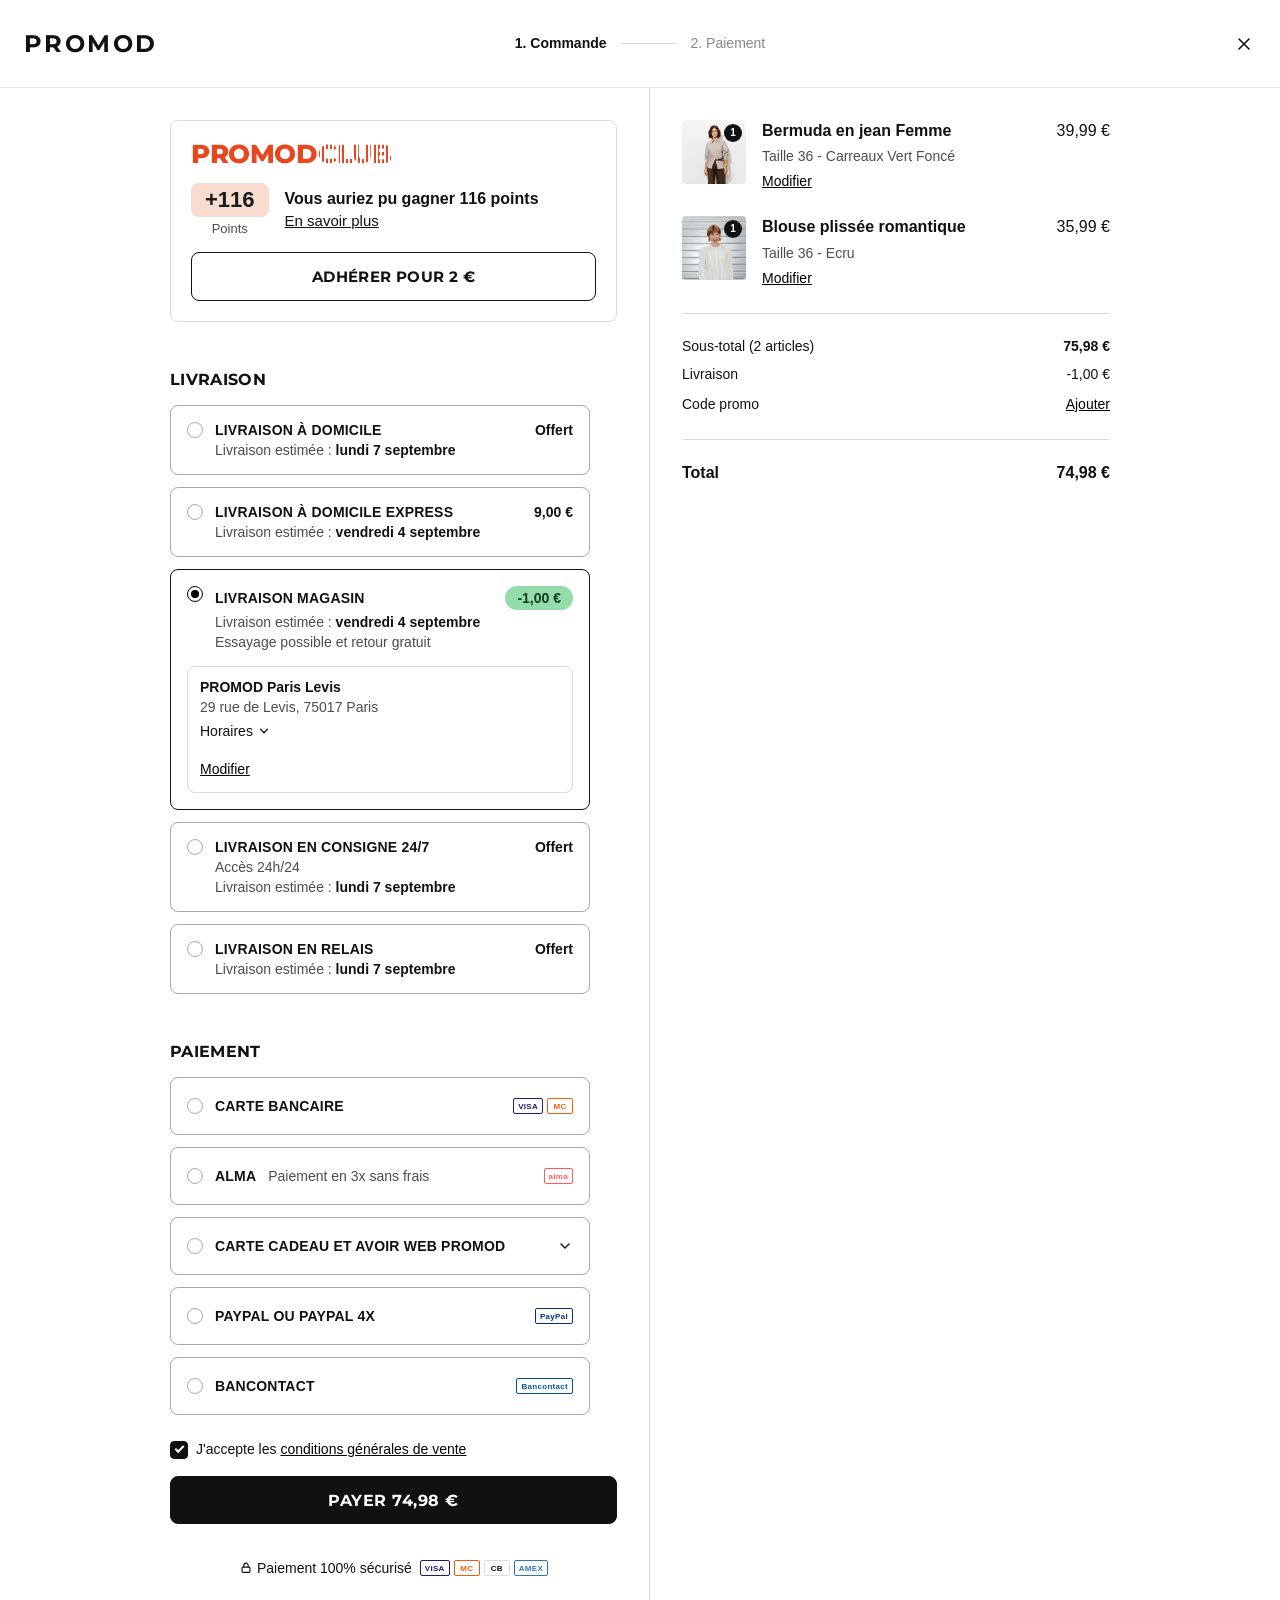
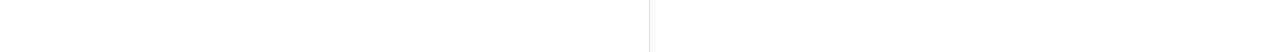
==== commit 98c80d23: "Checkout Promod: add home delivery tiles, green savings tag, Promod Club upsell Co-Authored-By: Clau" ====
--- a/checkout-promod.html
+++ b/checkout-promod.html
@@ -12,6 +12,7 @@
   <link rel="stylesheet" href="css/delivery.css" />
   <link rel="stylesheet" href="css/payment.css" />
   <link rel="stylesheet" href="css/checkout.css" />
+  <link rel="stylesheet" href="css/loyalty.css" />
   <!-- Thème Promod : surcharge tokens.css. -->
   <link rel="stylesheet" href="css/theme-promod.css" />
 </head>
@@ -86,16 +87,57 @@
       <!-- FORM column -->
       <div class="checkout__form">
 
+        <aside class="promod-club">
+          <div class="promod-club__logo">
+            <span class="promod-club__logo-solid">PROMOD</span><span class="promod-club__logo-stripe">CLUB</span>
+          </div>
+          <div class="promod-club__row">
+            <div class="promod-club__points">
+              <span class="promod-club__points-chip">+116</span>
+              <span class="promod-club__points-label">Points</span>
+            </div>
+            <div class="promod-club__text">
+              <span class="promod-club__headline">Vous auriez pu gagner 116 points</span>
+              <a class="promod-club__link" href="#">En savoir plus</a>
+            </div>
+          </div>
+          <button class="promod-club__cta" type="button">Adhérer pour 2 €</button>
+        </aside>
+
         <section class="checkout-section">
           <h2 class="checkout-section__title">Livraison</h2>
           <div class="qc-delivery" data-delivery>
+            <div class="qc-delivery-option" data-ship-cost="0" data-ship-label="Offert">
+              <button class="qc-delivery-option__header" type="button">
+                <input class="qc-radio" type="radio" name="delivery" aria-label="Livraison à domicile" />
+                <span class="qc-delivery-option__titles">
+                  <span class="qc-delivery-option__titlerow">
+                    <span class="qc-delivery-option__titleleft"><span class="qc-delivery-option__title">Livraison à domicile</span></span>
+                    <span class="qc-delivery-option__price">Offert</span>
+                  </span>
+                  <span class="qc-delivery-option__subtitle">Livraison estimée : <strong>lundi 7 septembre</strong></span>
+                </span>
+              </button>
+            </div>
+            <div class="qc-delivery-option" data-ship-cost="9" data-ship-label="9,00 €">
+              <button class="qc-delivery-option__header" type="button">
+                <input class="qc-radio" type="radio" name="delivery" aria-label="Livraison à domicile express" />
+                <span class="qc-delivery-option__titles">
+                  <span class="qc-delivery-option__titlerow">
+                    <span class="qc-delivery-option__titleleft"><span class="qc-delivery-option__title">Livraison à domicile express</span></span>
+                    <span class="qc-delivery-option__price">9,00 €</span>
+                  </span>
+                  <span class="qc-delivery-option__subtitle">Livraison estimée : <strong>vendredi 4 septembre</strong></span>
+                </span>
+              </button>
+            </div>
             <div class="qc-delivery-option is-selected" data-ship-cost="-1" data-ship-label="-1,00 €">
               <button class="qc-delivery-option__header" type="button">
                 <input class="qc-radio" type="radio" name="delivery" checked aria-label="Livraison magasin" />
                 <span class="qc-delivery-option__titles">
                   <span class="qc-delivery-option__titlerow">
                     <span class="qc-delivery-option__titleleft"><span class="qc-delivery-option__title">Livraison magasin</span></span>
-                    <span class="qc-delivery-option__price">-1,00 €</span>
+                    <span class="qc-delivery-option__price"><span class="qc-tag qc-tag--save">-1,00 €</span></span>
                   </span>
                   <span class="qc-delivery-option__subtitle">Livraison estimée : <strong>vendredi 4 septembre</strong></span>
                   <span class="qc-delivery-option__subtitle">Essayage possible et retour gratuit</span>
--- a/css/delivery.css
+++ b/css/delivery.css
@@ -67,6 +67,17 @@
   font-size: var(--type-size-body-02);
   font-weight: var(--type-weight-600);
   color: var(--type-body);
+  white-space: nowrap;
+}
+/* Savings pill (e.g. -1,00 €) */
+.qc-tag--save {
+  display: inline-block;
+  padding: 4px 12px;
+  border-radius: 999px;
+  background: #94dcaa;
+  color: #0f3d24;
+  font-weight: var(--type-weight-700, 700);
+  font-size: var(--type-size-body-02);
   white-space: nowrap;
 }
 .qc-delivery-option__subtitle {
--- a/css/loyalty.css
+++ b/css/loyalty.css
@@ -0,0 +1,97 @@
+/* =====================================================================
+   Promod Club — loyalty upsell card (checkout)
+   ===================================================================== */
+.promod-club {
+  border: var(--border-width-default) solid var(--border-color-soft);
+  border-radius: var(--radius-card);
+  padding: 20px;
+  margin-bottom: 24px;
+  background: var(--bg-neutral-default, #fff);
+}
+
+.promod-club__logo {
+  display: flex;
+  align-items: baseline;
+  gap: 2px;
+  font-family: var(--type-family-brand), sans-serif;
+  font-size: 26px;
+  font-weight: 800;
+  letter-spacing: -0.5px;
+  line-height: 1;
+}
+.promod-club__logo-solid { color: #e8461e; }
+.promod-club__logo-stripe {
+  color: transparent;
+  background-image: repeating-linear-gradient(
+    90deg,
+    #e8461e 0 2px,
+    transparent 2px 4px
+  );
+  -webkit-background-clip: text;
+  background-clip: text;
+}
+
+.promod-club__row {
+  display: flex;
+  align-items: center;
+  gap: 16px;
+  margin-top: 16px;
+}
+.promod-club__points {
+  display: flex;
+  flex-direction: column;
+  align-items: center;
+  flex: none;
+}
+.promod-club__points-chip {
+  padding: 6px 14px;
+  border-radius: 8px;
+  background: #f7dccf;
+  color: #1a1a1a;
+  font-size: 22px;
+  font-weight: 700;
+  line-height: 1;
+}
+.promod-club__points-label {
+  margin-top: 4px;
+  font-size: 13px;
+  color: var(--foreground-secondary);
+}
+.promod-club__text {
+  display: flex;
+  flex-direction: column;
+  gap: 4px;
+}
+.promod-club__headline {
+  font-size: 16px;
+  font-weight: 700;
+  color: var(--type-body);
+}
+.promod-club__link {
+  font-size: 15px;
+  color: var(--type-body);
+  text-decoration: underline;
+  align-self: flex-start;
+}
+
+.promod-club__cta {
+  display: block;
+  width: 100%;
+  margin-top: 16px;
+  padding: 14px;
+  border: 1.5px solid var(--type-body);
+  border-radius: var(--radius-card);
+  background: transparent;
+  color: var(--type-body);
+  font-family: var(--type-family-brand), sans-serif;
+  font-size: 15px;
+  font-weight: 700;
+  letter-spacing: 0.4px;
+  text-transform: uppercase;
+  cursor: pointer;
+  transition: background 0.15s ease, color 0.15s ease;
+}
+.promod-club__cta:hover {
+  background: var(--type-body);
+  color: #fff;
+}
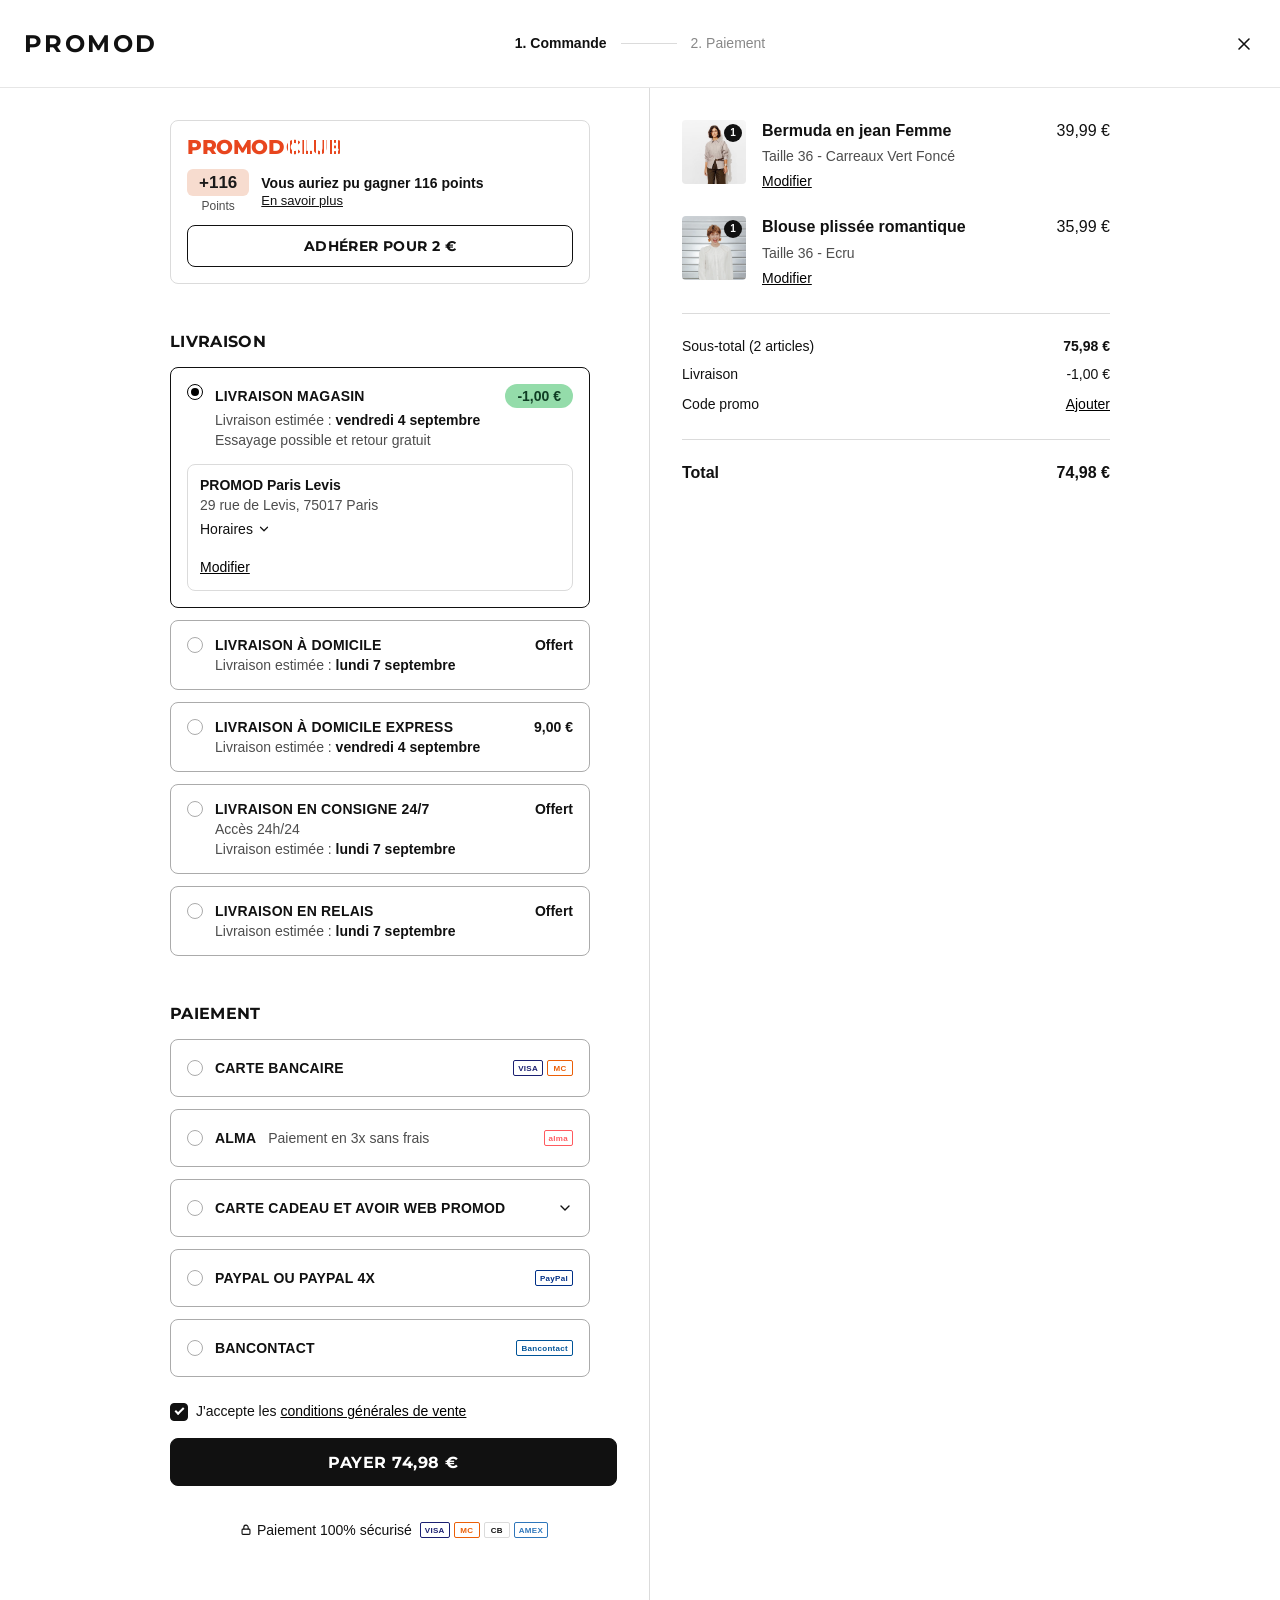
==== commit 8aa63bf7: "Checkout Promod: compact Promod Club card + store delivery first Co-Authored-By: Claude Opus 4.8 (1M" ====
--- a/checkout-promod.html
+++ b/checkout-promod.html
@@ -107,30 +107,6 @@
         <section class="checkout-section">
           <h2 class="checkout-section__title">Livraison</h2>
           <div class="qc-delivery" data-delivery>
-            <div class="qc-delivery-option" data-ship-cost="0" data-ship-label="Offert">
-              <button class="qc-delivery-option__header" type="button">
-                <input class="qc-radio" type="radio" name="delivery" aria-label="Livraison à domicile" />
-                <span class="qc-delivery-option__titles">
-                  <span class="qc-delivery-option__titlerow">
-                    <span class="qc-delivery-option__titleleft"><span class="qc-delivery-option__title">Livraison à domicile</span></span>
-                    <span class="qc-delivery-option__price">Offert</span>
-                  </span>
-                  <span class="qc-delivery-option__subtitle">Livraison estimée : <strong>lundi 7 septembre</strong></span>
-                </span>
-              </button>
-            </div>
-            <div class="qc-delivery-option" data-ship-cost="9" data-ship-label="9,00 €">
-              <button class="qc-delivery-option__header" type="button">
-                <input class="qc-radio" type="radio" name="delivery" aria-label="Livraison à domicile express" />
-                <span class="qc-delivery-option__titles">
-                  <span class="qc-delivery-option__titlerow">
-                    <span class="qc-delivery-option__titleleft"><span class="qc-delivery-option__title">Livraison à domicile express</span></span>
-                    <span class="qc-delivery-option__price">9,00 €</span>
-                  </span>
-                  <span class="qc-delivery-option__subtitle">Livraison estimée : <strong>vendredi 4 septembre</strong></span>
-                </span>
-              </button>
-            </div>
             <div class="qc-delivery-option is-selected" data-ship-cost="-1" data-ship-label="-1,00 €">
               <button class="qc-delivery-option__header" type="button">
                 <input class="qc-radio" type="radio" name="delivery" checked aria-label="Livraison magasin" />
@@ -165,6 +141,30 @@
             </div>
             <div class="qc-delivery-option" data-ship-cost="0" data-ship-label="Offert">
               <button class="qc-delivery-option__header" type="button">
+                <input class="qc-radio" type="radio" name="delivery" aria-label="Livraison à domicile" />
+                <span class="qc-delivery-option__titles">
+                  <span class="qc-delivery-option__titlerow">
+                    <span class="qc-delivery-option__titleleft"><span class="qc-delivery-option__title">Livraison à domicile</span></span>
+                    <span class="qc-delivery-option__price">Offert</span>
+                  </span>
+                  <span class="qc-delivery-option__subtitle">Livraison estimée : <strong>lundi 7 septembre</strong></span>
+                </span>
+              </button>
+            </div>
+            <div class="qc-delivery-option" data-ship-cost="9" data-ship-label="9,00 €">
+              <button class="qc-delivery-option__header" type="button">
+                <input class="qc-radio" type="radio" name="delivery" aria-label="Livraison à domicile express" />
+                <span class="qc-delivery-option__titles">
+                  <span class="qc-delivery-option__titlerow">
+                    <span class="qc-delivery-option__titleleft"><span class="qc-delivery-option__title">Livraison à domicile express</span></span>
+                    <span class="qc-delivery-option__price">9,00 €</span>
+                  </span>
+                  <span class="qc-delivery-option__subtitle">Livraison estimée : <strong>vendredi 4 septembre</strong></span>
+                </span>
+              </button>
+            </div>
+            <div class="qc-delivery-option" data-ship-cost="0" data-ship-label="Offert">
+              <button class="qc-delivery-option__header" type="button">
                 <input class="qc-radio" type="radio" name="delivery" aria-label="Livraison en consigne 24/7" />
                 <span class="qc-delivery-option__titles">
                   <span class="qc-delivery-option__titlerow">
--- a/css/loyalty.css
+++ b/css/loyalty.css
@@ -2,9 +2,11 @@
    Promod Club — loyalty upsell card (checkout)
    ===================================================================== */
 .promod-club {
+  width: 100%;
+  max-width: 420px;
   border: var(--border-width-default) solid var(--border-color-soft);
   border-radius: var(--radius-card);
-  padding: 20px;
+  padding: var(--padding-500);
   margin-bottom: 24px;
   background: var(--bg-neutral-default, #fff);
 }
@@ -14,7 +16,7 @@
   align-items: baseline;
   gap: 2px;
   font-family: var(--type-family-brand), sans-serif;
-  font-size: 26px;
+  font-size: 20px;
   font-weight: 800;
   letter-spacing: -0.5px;
   line-height: 1;
@@ -34,8 +36,8 @@
 .promod-club__row {
   display: flex;
   align-items: center;
-  gap: 16px;
-  margin-top: 16px;
+  gap: 12px;
+  margin-top: 12px;
 }
 .promod-club__points {
   display: flex;
@@ -44,31 +46,31 @@
   flex: none;
 }
 .promod-club__points-chip {
-  padding: 6px 14px;
-  border-radius: 8px;
+  padding: 5px 12px;
+  border-radius: 6px;
   background: #f7dccf;
   color: #1a1a1a;
-  font-size: 22px;
+  font-size: 17px;
   font-weight: 700;
   line-height: 1;
 }
 .promod-club__points-label {
-  margin-top: 4px;
-  font-size: 13px;
+  margin-top: 3px;
+  font-size: 12px;
   color: var(--foreground-secondary);
 }
 .promod-club__text {
   display: flex;
   flex-direction: column;
-  gap: 4px;
+  gap: 2px;
 }
 .promod-club__headline {
-  font-size: 16px;
+  font-size: 14px;
   font-weight: 700;
   color: var(--type-body);
 }
 .promod-club__link {
-  font-size: 15px;
+  font-size: 13px;
   color: var(--type-body);
   text-decoration: underline;
   align-self: flex-start;
@@ -77,14 +79,14 @@
 .promod-club__cta {
   display: block;
   width: 100%;
-  margin-top: 16px;
-  padding: 14px;
+  margin-top: 12px;
+  padding: 11px;
   border: 1.5px solid var(--type-body);
   border-radius: var(--radius-card);
   background: transparent;
   color: var(--type-body);
   font-family: var(--type-family-brand), sans-serif;
-  font-size: 15px;
+  font-size: 14px;
   font-weight: 700;
   letter-spacing: 0.4px;
   text-transform: uppercase;
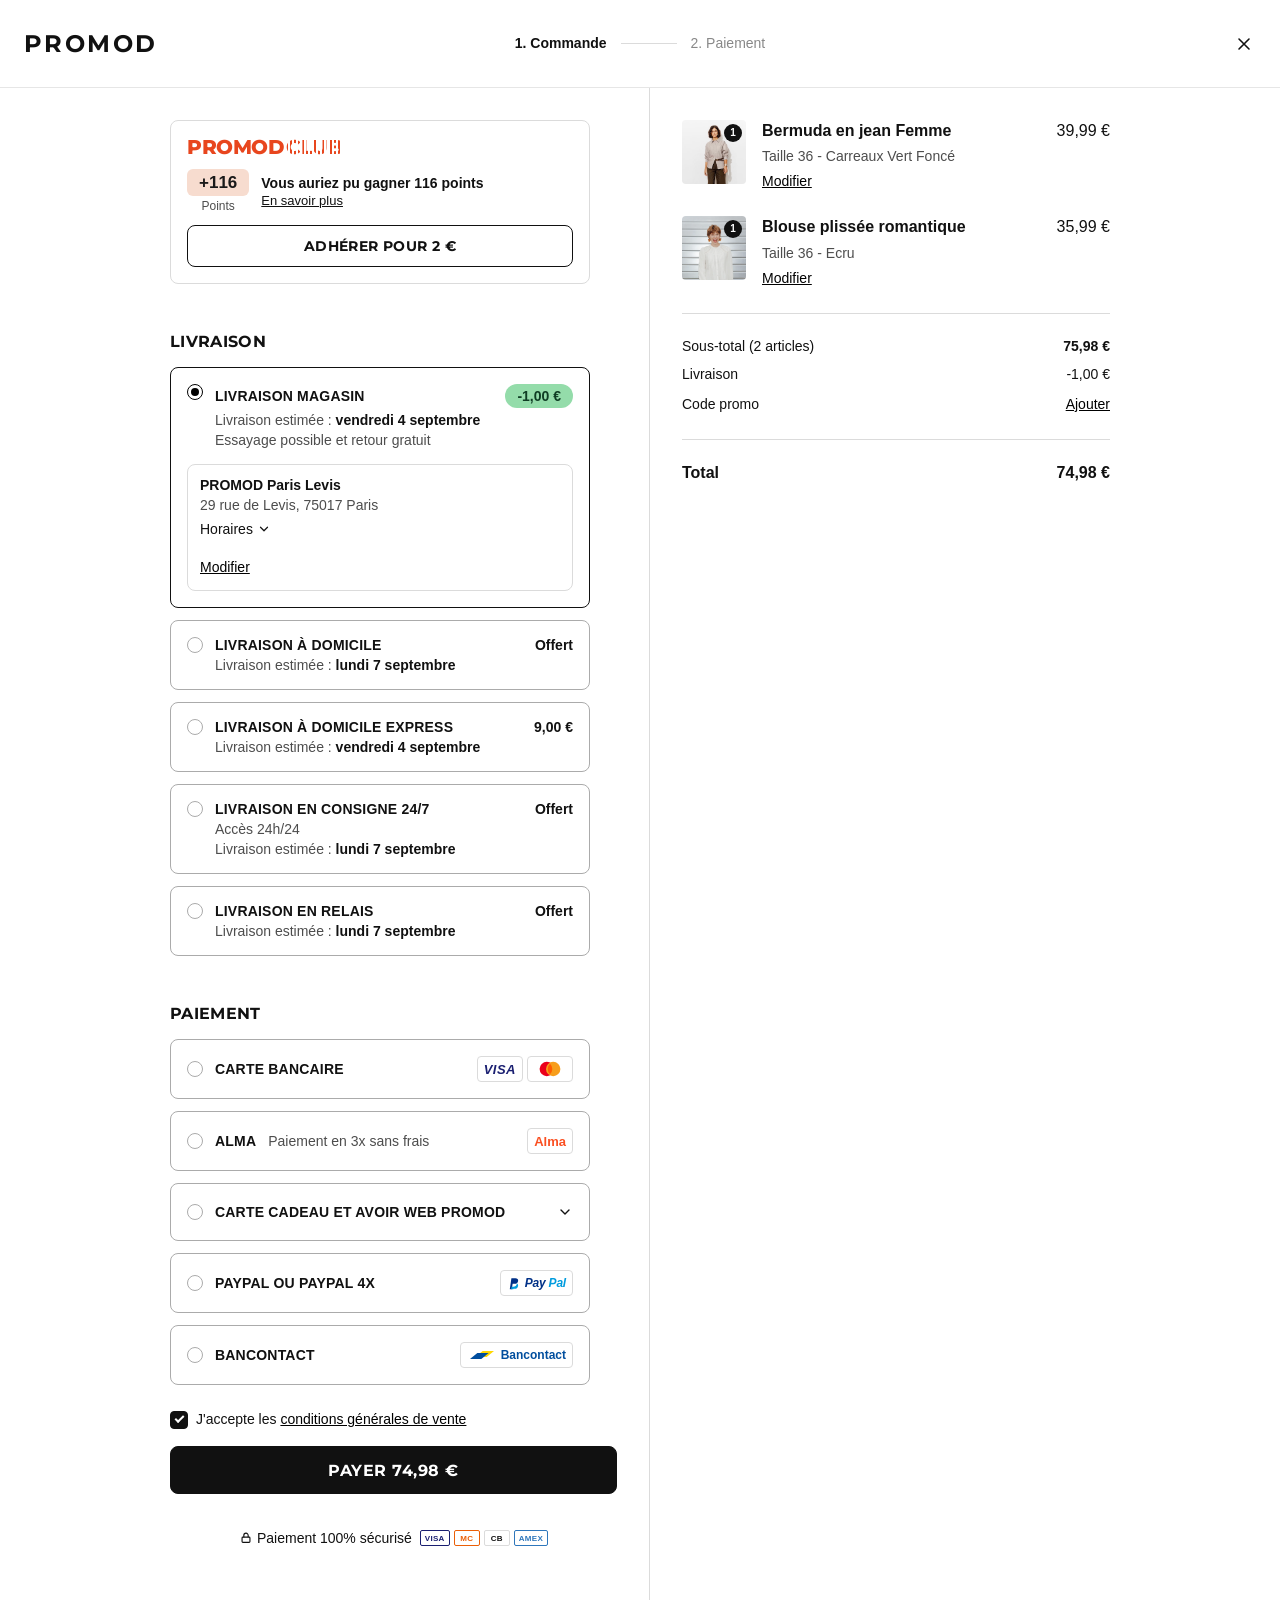
==== commit 675c5582: "Checkout Promod: real brand logos on payment tiles (Visa, Mastercard, Alma, PayPal, Bancontact) Co-A" ====
--- a/checkout-promod.html
+++ b/checkout-promod.html
@@ -232,11 +232,11 @@
         <section class="checkout-section" style="margin-top: 24px">
           <h2 class="checkout-section__title">Paiement</h2>
           <div class="qc-payment" data-payment>
-            <div class="qc-pay-option"><button class="qc-pay-option__header" type="button"><input class="qc-radio" type="radio" name="pay" aria-label="Carte bancaire" /><span class="qc-pay-option__title">Carte bancaire</span><span class="qc-pay-option__spacer"></span><span class="qc-pay-option__marks"><span class="qc-brand qc-brand--visa">VISA</span><span class="qc-brand qc-brand--mc">MC</span></span></button><div class="qc-pay-option__body"></div></div>
-            <div class="qc-pay-option"><button class="qc-pay-option__header" type="button"><input class="qc-radio" type="radio" name="pay" aria-label="Alma" /><span class="qc-pay-option__title">Alma</span><span class="qc-pay-option__note">Paiement en 3x sans frais</span><span class="qc-pay-option__spacer"></span><span class="qc-brand qc-brand--alma">alma</span></button><div class="qc-pay-option__body"></div></div>
+            <div class="qc-pay-option"><button class="qc-pay-option__header" type="button"><input class="qc-radio" type="radio" name="pay" aria-label="Carte bancaire" /><span class="qc-pay-option__title">Carte bancaire</span><span class="qc-pay-option__spacer"></span><span class="qc-pay-option__marks"><span class="qc-paymark"><span class="pm-visa">VISA</span></span><span class="qc-paymark"><svg viewBox="0 0 40 24" width="32" height="20" aria-label="Mastercard"><circle cx="16" cy="12" r="9" fill="#EB001B"/><circle cx="24" cy="12" r="9" fill="#F79E1B"/><path d="M20 5.4a9 9 0 0 0 0 13.2 9 9 0 0 0 0-13.2z" fill="#FF5F00"/></svg></span></span></button><div class="qc-pay-option__body"></div></div>
+            <div class="qc-pay-option"><button class="qc-pay-option__header" type="button"><input class="qc-radio" type="radio" name="pay" aria-label="Alma" /><span class="qc-pay-option__title">Alma</span><span class="qc-pay-option__note">Paiement en 3x sans frais</span><span class="qc-pay-option__spacer"></span><span class="qc-paymark"><span class="pm-alma">Alma</span></span></button><div class="qc-pay-option__body"></div></div>
             <div class="qc-pay-option"><button class="qc-pay-option__header" type="button"><input class="qc-radio" type="radio" name="pay" aria-label="Carte cadeau et avoir web Promod" /><span class="qc-pay-option__title">Carte cadeau et avoir web Promod</span><span class="qc-pay-option__spacer"></span><span class="qc-pay-option__chevron"><svg viewBox="0 0 16 16" fill="none" stroke="currentColor" stroke-width="1.4" stroke-linecap="round" stroke-linejoin="round"><path d="M4 6l4 4 4-4"/></svg></span></button><div class="qc-pay-option__body"></div></div>
-            <div class="qc-pay-option"><button class="qc-pay-option__header" type="button"><input class="qc-radio" type="radio" name="pay" aria-label="PayPal ou PayPal 4X" /><span class="qc-pay-option__title">PayPal ou PayPal 4X</span><span class="qc-pay-option__spacer"></span><span class="qc-brand qc-brand--paypal">PayPal</span></button><div class="qc-pay-option__body"></div></div>
-            <div class="qc-pay-option"><button class="qc-pay-option__header" type="button"><input class="qc-radio" type="radio" name="pay" aria-label="Bancontact" /><span class="qc-pay-option__title">Bancontact</span><span class="qc-pay-option__spacer"></span><span class="qc-brand qc-brand--bc">Bancontact</span></button><div class="qc-pay-option__body"></div></div>
+            <div class="qc-pay-option"><button class="qc-pay-option__header" type="button"><input class="qc-radio" type="radio" name="pay" aria-label="PayPal ou PayPal 4X" /><span class="qc-pay-option__title">PayPal ou PayPal 4X</span><span class="qc-pay-option__spacer"></span><span class="qc-paymark"><span class="pm-paypal"><svg viewBox="0 0 24 24" width="15" height="15" aria-hidden="true"><path fill="#003087" d="M7.7 21.2H4.9c-.3 0-.5-.2-.4-.5L6.9 4.3c.05-.35.35-.6.7-.6h6c2.8 0 4.6 1.4 4.2 4.2-.5 3.2-2.7 4.6-5.6 4.6H9.6c-.35 0-.65.25-.7.6z"/><path fill="#009cde" d="M9.9 21.2H7.1c-.3 0-.5-.2-.4-.5l.5-3.1c.05-.35.35-.6.7-.6h2.3c2.9 0 5.1-1.4 5.6-4.6.03-.2.05-.4.06-.58 1.5.55 2.2 1.9 1.85 3.98-.5 3.2-2.7 4.6-5.6 4.6h-1.3c-.35 0-.65.25-.7.6z"/></svg><span class="pm-paypal__a">Pay</span><span class="pm-paypal__b">Pal</span></span></span></button><div class="qc-pay-option__body"></div></div>
+            <div class="qc-pay-option"><button class="qc-pay-option__header" type="button"><input class="qc-radio" type="radio" name="pay" aria-label="Bancontact" /><span class="qc-pay-option__title">Bancontact</span><span class="qc-pay-option__spacer"></span><span class="qc-paymark"><span class="pm-bc"><svg viewBox="0 0 44 24" width="30" height="16" aria-hidden="true"><path d="M12 15 L23 6 H40 L29 15 Z" fill="#FFD800"/><path d="M4 18 L15 9 H32 L21 18 Z" fill="#004E9E"/></svg>Bancontact</span></span></button><div class="qc-pay-option__body"></div></div>
           </div>
         </section>
 
--- a/css/payment.css
+++ b/css/payment.css
@@ -210,6 +210,55 @@
 .qc-brand--gift { color: #e2001a; border-color: #e2001a; }
 .qc-brand--bc { color: #005498; border-color: #005498; }
 
+/* ---- Real brand logos (payment marks) --------------------------- */
+.qc-paymark {
+  display: inline-flex;
+  align-items: center;
+  justify-content: center;
+  height: 26px;
+  min-width: 40px;
+  padding: 0 6px;
+  border-radius: 4px;
+  border: var(--border-width-default) solid var(--border-color-soft);
+  background: #fff;
+}
+.qc-paymark svg { display: block; }
+.pm-visa {
+  font-family: Arial, Helvetica, sans-serif;
+  font-style: italic;
+  font-weight: 800;
+  font-size: 13px;
+  letter-spacing: 0.5px;
+  color: #1a1f71;
+}
+.pm-alma {
+  font-family: var(--type-family-body), Arial, sans-serif;
+  font-weight: 700;
+  font-size: 13px;
+  color: #fa5022;
+}
+.pm-paypal {
+  display: inline-flex;
+  align-items: center;
+  gap: 3px;
+  font-family: Arial, Helvetica, sans-serif;
+  font-style: italic;
+  font-weight: 800;
+  font-size: 12px;
+  letter-spacing: -0.2px;
+}
+.pm-paypal .pm-paypal__a { color: #003087; }
+.pm-paypal .pm-paypal__b { color: #009cde; }
+.pm-bc {
+  display: inline-flex;
+  align-items: center;
+  gap: 4px;
+  font-family: Arial, Helvetica, sans-serif;
+  font-weight: 800;
+  font-size: 12px;
+  color: #004e9e;
+}
+
 /* ---- Secured payment block -------------------------------------- */
 .qc-secured {
   display: flex;
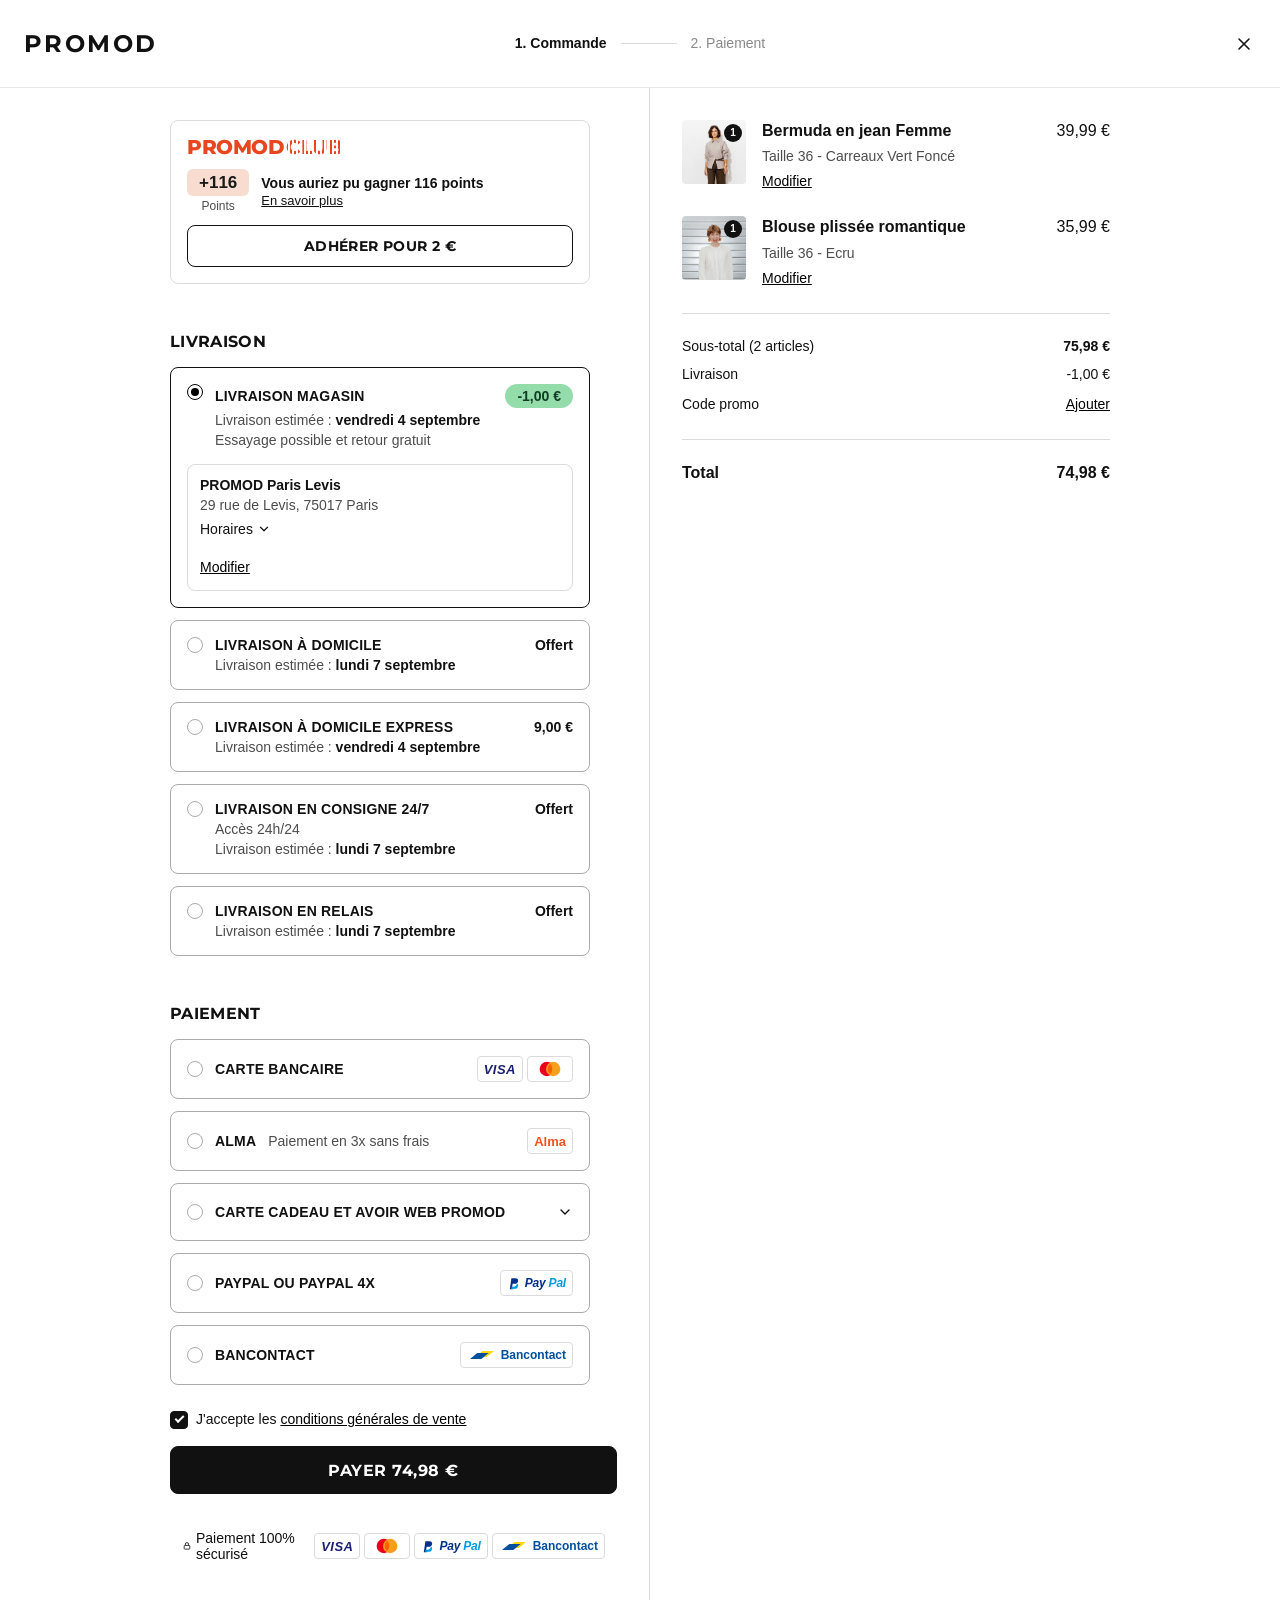
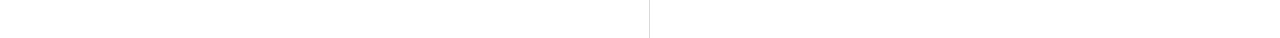
==== commit 412923dd: "Checkout Promod: semi-bold delivery dates + real logos in secured block Co-Authored-By: Claude Opus " ====
--- a/checkout-promod.html
+++ b/checkout-promod.html
@@ -250,7 +250,7 @@
 
         <div class="qc-secured qc-secured--desktop">
           <span class="qc-secured__label"><svg viewBox="0 0 16 16" fill="none" stroke="currentColor" stroke-width="1.3"><rect x="3.5" y="7" width="9" height="6" rx="1"/><path d="M5.5 7V5a2.5 2.5 0 0 1 5 0v2"/></svg> Paiement 100% sécurisé</span>
-          <span class="qc-secured__marks"><span class="qc-brand qc-brand--visa">VISA</span><span class="qc-brand qc-brand--mc">MC</span><span class="qc-brand">CB</span><span class="qc-brand qc-brand--amex">AMEX</span></span>
+          <span class="qc-secured__marks"><span class="qc-paymark"><span class="pm-visa">VISA</span></span><span class="qc-paymark"><svg viewBox="0 0 40 24" width="32" height="20" aria-label="Mastercard"><circle cx="16" cy="12" r="9" fill="#EB001B"/><circle cx="24" cy="12" r="9" fill="#F79E1B"/><path d="M20 5.4a9 9 0 0 0 0 13.2 9 9 0 0 0 0-13.2z" fill="#FF5F00"/></svg></span><span class="qc-paymark"><span class="pm-paypal"><svg viewBox="0 0 24 24" width="15" height="15" aria-hidden="true"><path fill="#003087" d="M7.7 21.2H4.9c-.3 0-.5-.2-.4-.5L6.9 4.3c.05-.35.35-.6.7-.6h6c2.8 0 4.6 1.4 4.2 4.2-.5 3.2-2.7 4.6-5.6 4.6H9.6c-.35 0-.65.25-.7.6z"/><path fill="#009cde" d="M9.9 21.2H7.1c-.3 0-.5-.2-.4-.5l.5-3.1c.05-.35.35-.6.7-.6h2.3c2.9 0 5.1-1.4 5.6-4.6.03-.2.05-.4.06-.58 1.5.55 2.2 1.9 1.85 3.98-.5 3.2-2.7 4.6-5.6 4.6h-1.3c-.35 0-.65.25-.7.6z"/></svg><span class="pm-paypal__a">Pay</span><span class="pm-paypal__b">Pal</span></span></span><span class="qc-paymark"><span class="pm-bc"><svg viewBox="0 0 44 24" width="30" height="16" aria-hidden="true"><path d="M12 15 L23 6 H40 L29 15 Z" fill="#FFD800"/><path d="M4 18 L15 9 H32 L21 18 Z" fill="#004E9E"/></svg>Bancontact</span></span></span>
         </div>
       </div>
 
--- a/css/delivery.css
+++ b/css/delivery.css
@@ -86,7 +86,7 @@
 }
 .qc-delivery-option__subtitle strong {
   color: var(--type-body);
-  font-weight: var(--type-weight-600);
+  font-weight: var(--type-weight-500);
 }
 .qc-delivery-option__body {
   display: flex;
